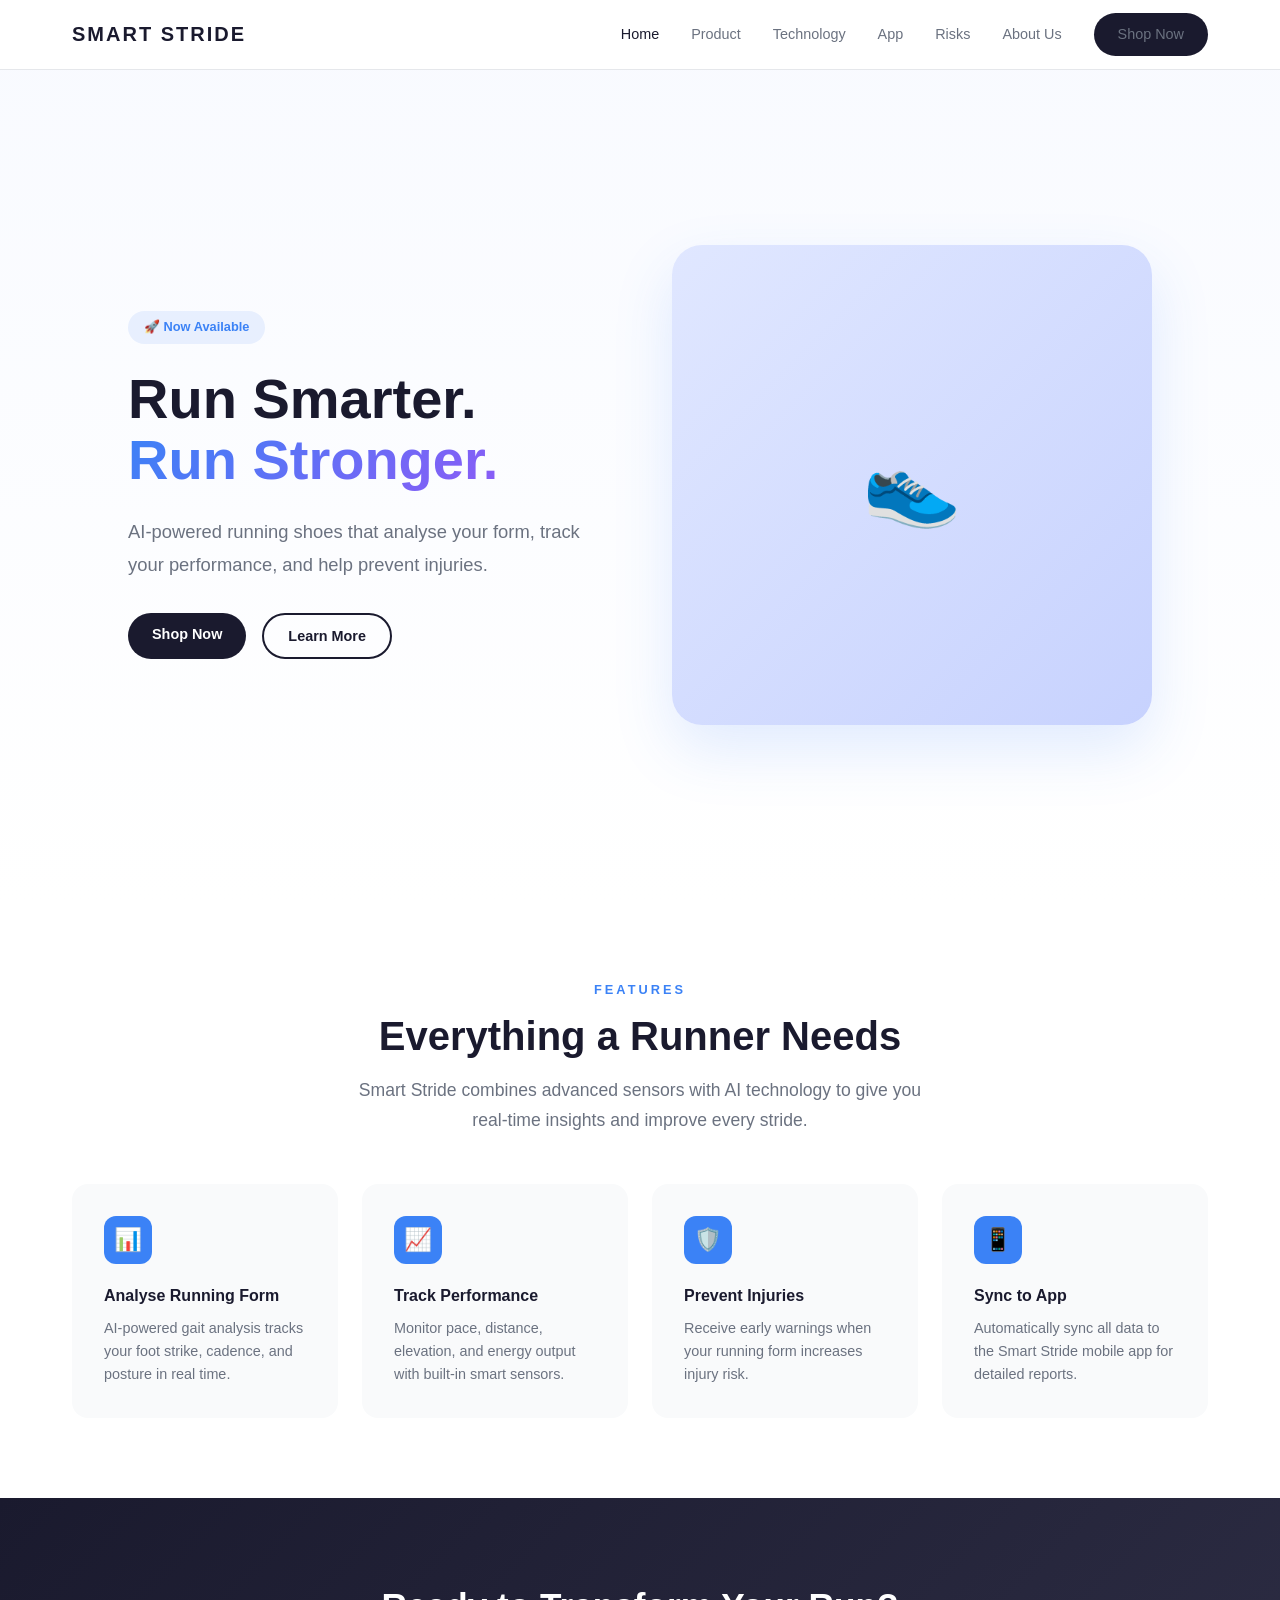
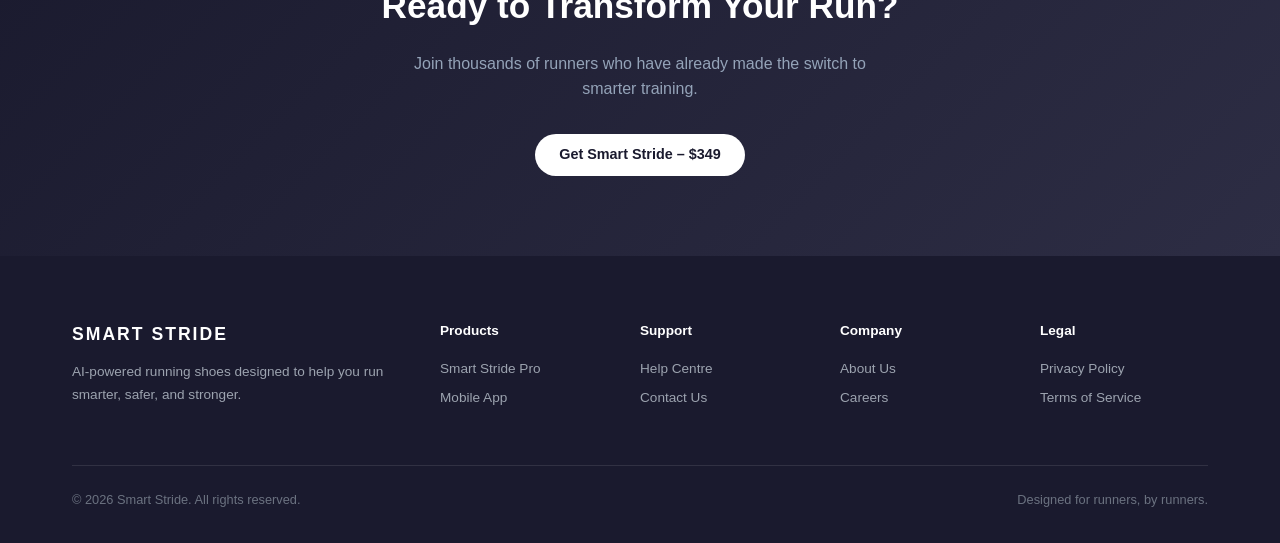
==== index.html @ 5dbf987c "Initial commit: Smart Stride website" ====
<!DOCTYPE html>
<html lang="en">
<head>
  <meta charset="UTF-8">
  <meta name="viewport" content="width=device-width, initial-scale=1.0">
  <title>Smart Stride – AI Running Shoes</title>
  <link rel="stylesheet" href="style.css">
</head>
<body>
  <!-- NAVBAR -->
  <nav class="navbar">
    <div class="container">
      <a href="index.html" class="logo">SMART STRIDE</a>
      <div class="nav-links">
        <a href="index.html" class="active">Home</a>
        <a href="product.html">Product</a>
        <a href="technology.html">Technology</a>
        <a href="app.html">App</a>
        <a href="risks.html">Risks</a>
        <a href="about.html">About Us</a>
        <a href="product.html" class="btn-primary">Shop Now</a>
      </div>
      <button class="hamburger" aria-label="Menu"><span></span><span></span><span></span></button>
    </div>
  </nav>

  <!-- HERO -->
  <section class="hero">
    <div class="container">
      <div class="hero-content">
        <div class="hero-badge">🚀 Now Available</div>
        <h1>Run Smarter.<br><span>Run Stronger.</span></h1>
        <p>AI-powered running shoes that analyse your form, track your performance, and help prevent injuries.</p>
        <div class="hero-buttons">
          <a href="product.html" class="btn-primary">Shop Now</a>
          <a href="technology.html" class="btn-outline">Learn More</a>
        </div>
      </div>
      <div class="hero-image">
        <div class="shoe-placeholder">👟</div>
      </div>
    </div>
  </section>

  <!-- FEATURES -->
  <section class="features">
    <div class="container">
      <div class="text-center">
        <div class="section-label">Features</div>
        <h2 class="section-title">Everything a Runner Needs</h2>
        <p class="section-subtitle mx-auto">Smart Stride combines advanced sensors with AI technology to give you real-time insights and improve every stride.</p>
      </div>
      <div class="features-grid">
        <div class="feature-card">
          <div class="icon">📊</div>
          <h3>Analyse Running Form</h3>
          <p>AI-powered gait analysis tracks your foot strike, cadence, and posture in real time.</p>
        </div>
        <div class="feature-card">
          <div class="icon">📈</div>
          <h3>Track Performance</h3>
          <p>Monitor pace, distance, elevation, and energy output with built-in smart sensors.</p>
        </div>
        <div class="feature-card">
          <div class="icon">🛡️</div>
          <h3>Prevent Injuries</h3>
          <p>Receive early warnings when your running form increases injury risk.</p>
        </div>
        <div class="feature-card">
          <div class="icon">📱</div>
          <h3>Sync to App</h3>
          <p>Automatically sync all data to the Smart Stride mobile app for detailed reports.</p>
        </div>
      </div>
    </div>
  </section>

  <!-- CTA -->
  <section style="padding:5rem 0;background:linear-gradient(135deg,#1a1a2e,#2d2d44);text-align:center;color:#fff">
    <div class="container">
      <h2 style="font-size:2.2rem;font-weight:800;margin-bottom:1rem">Ready to Transform Your Run?</h2>
      <p style="color:#94a3b8;margin-bottom:2rem;max-width:500px;margin-left:auto;margin-right:auto">Join thousands of runners who have already made the switch to smarter training.</p>
      <a href="product.html" class="btn-primary" style="background:#fff;color:#1a1a2e">Get Smart Stride – $349</a>
    </div>
  </section>

  <!-- FOOTER -->
  <footer class="footer">
    <div class="container">
      <div class="footer-grid">
        <div class="footer-brand">
          <h3>SMART STRIDE</h3>
          <p>AI-powered running shoes designed to help you run smarter, safer, and stronger.</p>
        </div>
        <div class="footer-col">
          <h4>Products</h4>
          <a href="product.html">Smart Stride Pro</a>
          <a href="app.html">Mobile App</a>
        </div>
        <div class="footer-col">
          <h4>Support</h4>
          <a href="#">Help Centre</a>
          <a href="app.html">Contact Us</a>
        </div>
        <div class="footer-col">
          <h4>Company</h4>
          <a href="about.html">About Us</a>
          <a href="#">Careers</a>
        </div>
        <div class="footer-col">
          <h4>Legal</h4>
          <a href="risks.html">Privacy Policy</a>
          <a href="risks.html">Terms of Service</a>
        </div>
      </div>
      <div class="footer-bottom">
        <span>&copy; 2026 Smart Stride. All rights reserved.</span>
        <span>Designed for runners, by runners.</span>
      </div>
    </div>
  </footer>

  <script src="script.js"></script>
</body>
</html>
---- style.css ----
/* ========== RESET & BASE ========== */
*{margin:0;padding:0;box-sizing:border-box}
html{scroll-behavior:smooth}
body{font-family:-apple-system,BlinkMacSystemFont,'Segoe UI',Roboto,Helvetica,Arial,sans-serif;color:#1a1a2e;background:#fff;line-height:1.6;-webkit-font-smoothing:antialiased}
a{text-decoration:none;color:inherit}
ul{list-style:none}
img{max-width:100%;display:block}

/* ========== VARIABLES ========== */
:root{
  --black:#1a1a2e;
  --dark:#2d2d44;
  --gray:#6b7280;
  --light-gray:#f3f4f6;
  --lighter-gray:#f9fafb;
  --blue:#3b82f6;
  --blue-dark:#2563eb;
  --orange:#f97316;
  --white:#ffffff;
  --max-width:1200px;
  --nav-height:70px;
}

/* ========== NAVBAR ========== */
.navbar{position:fixed;top:0;left:0;right:0;height:var(--nav-height);background:rgba(255,255,255,0.95);backdrop-filter:blur(20px);border-bottom:1px solid #e5e7eb;z-index:1000;display:flex;align-items:center}
.navbar .container{max-width:var(--max-width);width:100%;margin:0 auto;padding:0 2rem;display:flex;align-items:center;justify-content:space-between}
.logo{font-size:1.25rem;font-weight:800;letter-spacing:2px;color:var(--black)}
.nav-links{display:flex;align-items:center;gap:2rem}
.nav-links a{font-size:0.9rem;font-weight:500;color:var(--gray);transition:color 0.2s}
.nav-links a:hover,.nav-links a.active{color:var(--black)}
.btn-primary{display:inline-block;padding:0.6rem 1.5rem;background:var(--black);color:#fff;border-radius:50px;font-size:0.9rem;font-weight:600;transition:all 0.3s;border:none;cursor:pointer}
.btn-primary:hover{background:var(--blue);transform:translateY(-1px)}
.btn-outline{display:inline-block;padding:0.6rem 1.5rem;border:2px solid var(--black);color:var(--black);border-radius:50px;font-size:0.9rem;font-weight:600;transition:all 0.3s;cursor:pointer;background:transparent}
.btn-outline:hover{background:var(--black);color:#fff}
.hamburger{display:none;flex-direction:column;gap:5px;cursor:pointer;background:none;border:none;padding:5px}
.hamburger span{width:24px;height:2px;background:var(--black);transition:0.3s}

/* ========== COMMON ========== */
.container{max-width:var(--max-width);margin:0 auto;padding:0 2rem}
section{padding:6rem 0}
.section-label{font-size:0.8rem;font-weight:700;letter-spacing:3px;text-transform:uppercase;color:var(--blue);margin-bottom:0.75rem}
.section-title{font-size:2.5rem;font-weight:800;color:var(--black);line-height:1.2;margin-bottom:1rem}
.section-subtitle{font-size:1.1rem;color:var(--gray);max-width:600px;line-height:1.7}
.text-center{text-align:center}
.mx-auto{margin-left:auto;margin-right:auto}

/* ========== HERO ========== */
.hero{padding-top:calc(var(--nav-height) + 4rem);padding-bottom:4rem;min-height:100vh;display:flex;align-items:center;background:linear-gradient(180deg,#f8faff 0%,#fff 100%)}
.hero .container{display:grid;grid-template-columns:1fr 1fr;gap:4rem;align-items:center}
.hero-content .hero-badge{display:inline-block;padding:0.4rem 1rem;background:rgba(59,130,246,0.1);color:var(--blue);border-radius:50px;font-size:0.8rem;font-weight:600;margin-bottom:1.5rem}
.hero-content h1{font-size:3.5rem;font-weight:900;line-height:1.1;color:var(--black);margin-bottom:1.5rem}
.hero-content h1 span{background:linear-gradient(135deg,var(--blue),#8b5cf6);-webkit-background-clip:text;-webkit-text-fill-color:transparent}
.hero-content p{font-size:1.15rem;color:var(--gray);line-height:1.8;margin-bottom:2rem;max-width:480px}
.hero-buttons{display:flex;gap:1rem;flex-wrap:wrap}
.hero-image{position:relative;display:flex;justify-content:center;align-items:center}
.hero-image .shoe-placeholder{width:100%;max-width:500px;aspect-ratio:1;background:linear-gradient(135deg,#e0e7ff,#c7d2fe);border-radius:30px;display:flex;align-items:center;justify-content:center;font-size:5rem;box-shadow:0 25px 60px rgba(59,130,246,0.15)}

/* ========== FEATURES CARDS ========== */
.features{padding:5rem 0;background:#fff}
.features-grid{display:grid;grid-template-columns:repeat(4,1fr);gap:1.5rem;margin-top:3rem}
.feature-card{padding:2rem;border-radius:16px;background:var(--lighter-gray);transition:all 0.3s;cursor:default}
.feature-card:hover{transform:translateY(-4px);box-shadow:0 10px 40px rgba(0,0,0,0.08)}
.feature-card .icon{width:48px;height:48px;border-radius:12px;background:var(--blue);display:flex;align-items:center;justify-content:center;font-size:1.4rem;margin-bottom:1.2rem;color:#fff}
.feature-card h3{font-size:1rem;font-weight:700;margin-bottom:0.5rem;color:var(--black)}
.feature-card p{font-size:0.9rem;color:var(--gray);line-height:1.6}

/* ========== PRODUCT PAGE ========== */
.product-section{padding-top:calc(var(--nav-height) + 4rem);padding-bottom:4rem}
.product-grid{display:grid;grid-template-columns:1fr 1fr;gap:4rem;align-items:start}
.product-images .main-image{width:100%;aspect-ratio:1;background:var(--lighter-gray);border-radius:20px;display:flex;align-items:center;justify-content:center;font-size:6rem;margin-bottom:1rem}
.product-images .thumbnails{display:flex;gap:0.75rem}
.product-images .thumb{width:80px;height:80px;border-radius:12px;background:var(--light-gray);display:flex;align-items:center;justify-content:center;font-size:1.5rem;cursor:pointer;border:2px solid transparent;transition:border-color 0.2s}
.product-images .thumb.active,.product-images .thumb:hover{border-color:var(--black)}
.product-info h1{font-size:2rem;font-weight:800;margin-bottom:0.5rem}
.product-info .price{font-size:2rem;font-weight:800;color:var(--black);margin-bottom:1.5rem}
.product-info .price .old{font-size:1.1rem;color:var(--gray);text-decoration:line-through;margin-left:0.5rem;font-weight:400}
.option-group{margin-bottom:1.5rem}
.option-group label{display:block;font-size:0.85rem;font-weight:600;color:var(--dark);margin-bottom:0.5rem}
.color-options{display:flex;gap:0.75rem}
.color-btn{width:40px;height:40px;border-radius:50%;border:3px solid transparent;cursor:pointer;transition:all 0.2s}
.color-btn.active{border-color:var(--blue);box-shadow:0 0 0 2px #fff,0 0 0 4px var(--blue)}
.color-btn.black{background:#1a1a2e}
.color-btn.orange{background:#f97316}
.size-grid{display:grid;grid-template-columns:repeat(5,1fr);gap:0.5rem}
.size-btn{padding:0.6rem;border:2px solid #e5e7eb;border-radius:8px;background:#fff;cursor:pointer;font-size:0.85rem;font-weight:500;text-align:center;transition:all 0.2s}
.size-btn:hover,.size-btn.active{border-color:var(--black);background:var(--black);color:#fff}
.quantity-row{display:flex;align-items:center;gap:1rem;margin-bottom:1.5rem}
.qty-control{display:flex;align-items:center;border:2px solid #e5e7eb;border-radius:8px;overflow:hidden}
.qty-control button{width:40px;height:40px;border:none;background:#fff;cursor:pointer;font-size:1.1rem;font-weight:600}
.qty-control button:hover{background:var(--light-gray)}
.qty-control span{width:50px;text-align:center;font-weight:600}
.action-buttons{display:flex;gap:1rem;margin-bottom:2rem}
.action-buttons .btn-primary,.action-buttons .btn-outline{flex:1;text-align:center;padding:0.9rem}
.product-features{display:flex;flex-direction:column;gap:0.75rem;margin-top:1rem}
.product-features li{display:flex;align-items:center;gap:0.75rem;font-size:0.9rem;color:var(--dark)}
.product-features li::before{content:"✓";display:flex;align-items:center;justify-content:center;width:22px;height:22px;border-radius:50%;background:rgba(59,130,246,0.1);color:var(--blue);font-size:0.75rem;font-weight:700;flex-shrink:0}
.shipping-cards{display:grid;grid-template-columns:repeat(4,1fr);gap:1rem;margin-top:3rem;padding-top:3rem;border-top:1px solid #e5e7eb}
.ship-card{text-align:center;padding:1.5rem 1rem;border-radius:12px;background:var(--lighter-gray)}
.ship-card .icon{font-size:1.5rem;margin-bottom:0.5rem}
.ship-card h4{font-size:0.85rem;font-weight:700;margin-bottom:0.3rem}
.ship-card p{font-size:0.8rem;color:var(--gray)}

/* ========== TECH PAGE ========== */
.tech-hero{padding-top:calc(var(--nav-height) + 4rem);padding-bottom:4rem;background:linear-gradient(180deg,#0f172a,#1e293b);color:#fff}
.tech-hero .section-title{color:#fff}
.tech-hero .section-subtitle{color:#94a3b8}
.tech-visual{position:relative;margin:4rem auto;max-width:700px;aspect-ratio:1.4;background:rgba(255,255,255,0.05);border-radius:24px;border:1px solid rgba(255,255,255,0.1);display:flex;align-items:center;justify-content:center}
.tech-visual .shoe-center{font-size:6rem}
.tech-label{position:absolute;padding:0.6rem 1rem;background:rgba(255,255,255,0.1);backdrop-filter:blur(10px);border-radius:10px;font-size:0.8rem;font-weight:600;border:1px solid rgba(255,255,255,0.15)}
.tech-label:nth-child(2){top:10%;left:5%}
.tech-label:nth-child(3){top:10%;right:5%}
.tech-label:nth-child(4){bottom:30%;left:5%}
.tech-label:nth-child(5){bottom:10%;right:10%}
.tech-label:nth-child(6){bottom:10%;left:15%}
.steps-section{padding:5rem 0;background:#fff}
.steps-grid{display:grid;grid-template-columns:repeat(3,1fr);gap:2rem;margin-top:3rem}
.step-card{padding:2.5rem 2rem;border-radius:16px;background:var(--lighter-gray);text-align:center;position:relative}
.step-card .step-num{width:48px;height:48px;border-radius:50%;background:var(--blue);color:#fff;display:flex;align-items:center;justify-content:center;font-size:1.1rem;font-weight:800;margin:0 auto 1.2rem}
.step-card h3{font-size:1.1rem;font-weight:700;margin-bottom:0.5rem}
.step-card p{font-size:0.9rem;color:var(--gray);line-height:1.6}
.step-connector{display:none}

/* ========== APP PAGE ========== */
.app-hero{padding-top:calc(var(--nav-height) + 4rem);padding-bottom:4rem;background:linear-gradient(135deg,#eff6ff,#f0f9ff)}
.app-hero .container{display:grid;grid-template-columns:1fr 1fr;gap:4rem;align-items:center}
.app-mockup{width:280px;height:560px;background:#1a1a2e;border-radius:40px;padding:12px;margin:0 auto;box-shadow:0 25px 60px rgba(0,0,0,0.2)}
.app-mockup .screen{width:100%;height:100%;background:linear-gradient(180deg,#1e3a5f,#0f172a);border-radius:30px;display:flex;flex-direction:column;align-items:center;justify-content:center;color:#fff;padding:2rem}
.app-mockup .screen .status-bar{width:100%;display:flex;justify-content:space-between;font-size:0.65rem;margin-bottom:2rem;opacity:0.6}
.app-mockup .screen .app-logo{font-size:3rem;margin-bottom:1rem}
.app-mockup .screen h3{font-size:1.1rem;font-weight:700;margin-bottom:0.5rem}
.app-mockup .screen p{font-size:0.75rem;color:#94a3b8;text-align:center}
.app-features{padding:5rem 0}
.app-cards{display:grid;grid-template-columns:repeat(2,1fr);gap:1.5rem;margin-top:3rem}
.app-card{padding:2rem;border-radius:16px;background:#fff;border:1px solid #e5e7eb;transition:all 0.3s}
.app-card:hover{box-shadow:0 10px 40px rgba(0,0,0,0.06);transform:translateY(-2px)}
.app-card .icon{width:48px;height:48px;border-radius:12px;display:flex;align-items:center;justify-content:center;font-size:1.3rem;margin-bottom:1rem}
.app-card .icon.blue{background:rgba(59,130,246,0.1);color:var(--blue)}
.app-card .icon.orange{background:rgba(249,115,22,0.1);color:var(--orange)}
.app-card .icon.green{background:rgba(34,197,94,0.1);color:#22c55e}
.app-card .icon.purple{background:rgba(139,92,246,0.1);color:#8b5cf6}
.app-card h3{font-size:1.05rem;font-weight:700;margin-bottom:0.4rem}
.app-card p{font-size:0.9rem;color:var(--gray);line-height:1.6}
.ecom-flow{padding:4rem 0 5rem}
.flow-steps{display:flex;align-items:center;justify-content:center;gap:0;flex-wrap:wrap;margin-top:2rem}
.flow-step{display:flex;flex-direction:column;align-items:center;gap:0.5rem;padding:1.5rem;min-width:140px}
.flow-step .num{width:48px;height:48px;border-radius:50%;background:var(--black);color:#fff;display:flex;align-items:center;justify-content:center;font-weight:700;font-size:0.9rem}
.flow-step h4{font-size:0.85rem;font-weight:700}
.flow-step p{font-size:0.75rem;color:var(--gray);text-align:center}
.flow-arrow{font-size:1.5rem;color:var(--blue);margin-top:-1.5rem}

/* ========== RISKS PAGE ========== */
.risks-hero{padding-top:calc(var(--nav-height) + 4rem);padding-bottom:3rem}
.risks-grid{display:grid;grid-template-columns:repeat(3,1fr);gap:1.5rem;margin-top:3rem}
.risk-card{padding:2rem;border-radius:16px;background:#fff;border:1px solid #e5e7eb;transition:all 0.3s}
.risk-card:hover{box-shadow:0 10px 40px rgba(0,0,0,0.06);transform:translateY(-2px)}
.risk-card .icon{width:48px;height:48px;border-radius:12px;background:rgba(239,68,68,0.1);color:#ef4444;display:flex;align-items:center;justify-content:center;font-size:1.3rem;margin-bottom:1rem}
.risk-card h3{font-size:1rem;font-weight:700;margin-bottom:0.4rem}
.risk-card p{font-size:0.9rem;color:var(--gray);line-height:1.6}
.safeguards{padding:4rem 0;background:var(--lighter-gray)}
.safeguard-list{display:grid;grid-template-columns:repeat(2,1fr);gap:1rem;margin-top:2rem}
.safeguard-item{display:flex;align-items:center;gap:1rem;padding:1.2rem 1.5rem;background:#fff;border-radius:12px;border:1px solid #e5e7eb}
.safeguard-item .check{width:36px;height:36px;border-radius:50%;background:rgba(34,197,94,0.1);color:#22c55e;display:flex;align-items:center;justify-content:center;font-weight:700;flex-shrink:0}
.safeguard-item span{font-size:0.9rem;font-weight:500}

/* ========== ABOUT PAGE ========== */
.about-hero{padding-top:calc(var(--nav-height) + 4rem);padding-bottom:4rem;background:linear-gradient(180deg,#f8faff,#fff)}
.about-mission{max-width:700px;margin:0 auto;text-align:center}
.about-mission p{font-size:1.15rem;color:var(--gray);line-height:1.8;margin-top:1.5rem}
.values-grid{display:grid;grid-template-columns:repeat(3,1fr);gap:1.5rem;margin-top:3rem}
.value-card{padding:2.5rem 2rem;border-radius:16px;background:#fff;border:1px solid #e5e7eb;text-align:center;transition:all 0.3s}
.value-card:hover{box-shadow:0 10px 40px rgba(0,0,0,0.06);transform:translateY(-2px)}
.value-card .icon{width:56px;height:56px;border-radius:16px;display:flex;align-items:center;justify-content:center;font-size:1.5rem;margin:0 auto 1.2rem}
.value-card .icon.blue{background:rgba(59,130,246,0.1);color:var(--blue)}
.value-card .icon.orange{background:rgba(249,115,22,0.1);color:var(--orange)}
.value-card .icon.purple{background:rgba(139,92,246,0.1);color:#8b5cf6}
.value-card h3{font-size:1.1rem;font-weight:700;margin-bottom:0.5rem}
.value-card p{font-size:0.9rem;color:var(--gray);line-height:1.6}

/* ========== FOOTER ========== */
.footer{background:var(--black);color:#fff;padding:4rem 0 2rem}
.footer-grid{display:grid;grid-template-columns:2fr 1fr 1fr 1fr 1fr;gap:2rem;margin-bottom:3rem}
.footer-brand h3{font-size:1.1rem;font-weight:800;letter-spacing:2px;margin-bottom:0.75rem}
.footer-brand p{font-size:0.85rem;color:#9ca3af;line-height:1.7}
.footer-col h4{font-size:0.85rem;font-weight:700;margin-bottom:1rem;color:#fff}
.footer-col a{display:block;font-size:0.85rem;color:#9ca3af;margin-bottom:0.5rem;transition:color 0.2s}
.footer-col a:hover{color:#fff}
.footer-bottom{border-top:1px solid rgba(255,255,255,0.1);padding-top:1.5rem;display:flex;justify-content:space-between;align-items:center;font-size:0.8rem;color:#6b7280}

/* ========== RESPONSIVE ========== */
@media(max-width:1024px){
  .hero .container{grid-template-columns:1fr;text-align:center}
  .hero-content p{margin-left:auto;margin-right:auto}
  .hero-buttons{justify-content:center}
  .hero-image{order:-1}
  .hero-image .shoe-placeholder{max-width:350px}
  .features-grid{grid-template-columns:repeat(2,1fr)}
  .product-grid{grid-template-columns:1fr}
  .shipping-cards{grid-template-columns:repeat(2,1fr)}
  .app-hero .container{grid-template-columns:1fr;text-align:center}
  .app-mockup{margin:2rem auto}
  .footer-grid{grid-template-columns:repeat(2,1fr)}
}
@media(max-width:768px){
  .nav-links{display:none;position:fixed;top:var(--nav-height);left:0;right:0;background:#fff;flex-direction:column;padding:2rem;gap:1.5rem;border-bottom:1px solid #e5e7eb;box-shadow:0 10px 30px rgba(0,0,0,0.1)}
  .nav-links.open{display:flex}
  .hamburger{display:flex}
  .hero-content h1{font-size:2.5rem}
  .section-title{font-size:2rem}
  .features-grid,.steps-grid,.risks-grid,.values-grid,.app-cards,.safeguard-list{grid-template-columns:1fr}
  .shipping-cards{grid-template-columns:1fr 1fr}
  .flow-steps{flex-direction:column}
  .flow-arrow{transform:rotate(90deg)}
  .footer-grid{grid-template-columns:1fr}
  .footer-bottom{flex-direction:column;gap:0.5rem;text-align:center}
  section{padding:4rem 0}
}
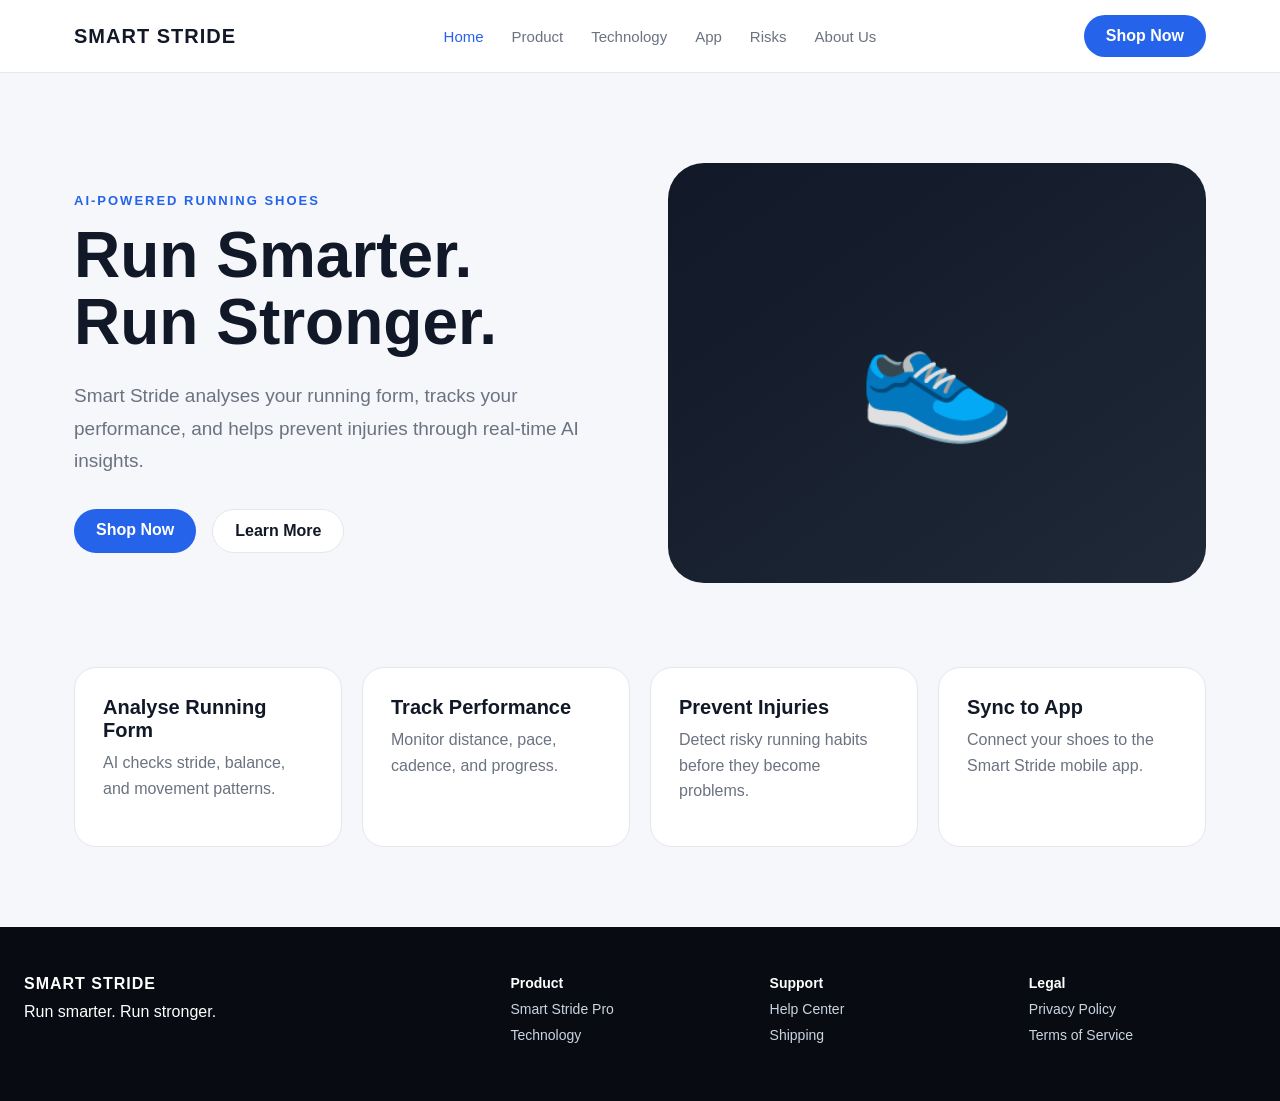
==== commit cae95c18: "Rewrite: clean professional style matching reference design" ====
--- a/index.html
+++ b/index.html
@@ -1,125 +1,90 @@
 <!DOCTYPE html>
 <html lang="en">
 <head>
-  <meta charset="UTF-8">
-  <meta name="viewport" content="width=device-width, initial-scale=1.0">
-  <title>Smart Stride – AI Running Shoes</title>
-  <link rel="stylesheet" href="style.css">
+  <meta charset="UTF-8" />
+  <meta name="viewport" content="width=device-width, initial-scale=1.0" />
+  <title>Smart Stride | AI Running Shoes</title>
+  <link rel="stylesheet" href="style.css" />
 </head>
 <body>
-  <!-- NAVBAR -->
+
+<header class="site-header">
   <nav class="navbar">
-    <div class="container">
-      <a href="index.html" class="logo">SMART STRIDE</a>
-      <div class="nav-links">
-        <a href="index.html" class="active">Home</a>
-        <a href="product.html">Product</a>
-        <a href="technology.html">Technology</a>
-        <a href="app.html">App</a>
-        <a href="risks.html">Risks</a>
-        <a href="about.html">About Us</a>
-        <a href="product.html" class="btn-primary">Shop Now</a>
+    <a href="index.html" class="logo">SMART STRIDE</a>
+    <div class="nav-links">
+      <a href="index.html" class="active">Home</a>
+      <a href="product.html">Product</a>
+      <a href="technology.html">Technology</a>
+      <a href="app.html">App</a>
+      <a href="risks.html">Risks</a>
+      <a href="about.html">About Us</a>
+    </div>
+    <a href="product.html" class="nav-button">Shop Now</a>
+    <button class="hamburger" aria-label="Menu"><span></span><span></span><span></span></button>
+  </nav>
+</header>
+
+<main>
+  <section class="hero">
+    <div class="hero-text">
+      <p class="eyebrow">AI-Powered Running Shoes</p>
+      <h1>Run Smarter.<br>Run Stronger.</h1>
+      <p class="hero-description">
+        Smart Stride analyses your running form, tracks your performance,
+        and helps prevent injuries through real-time AI insights.
+      </p>
+      <div class="hero-actions">
+        <a href="product.html" class="primary-button">Shop Now</a>
+        <a href="technology.html" class="secondary-button">Learn More</a>
       </div>
-      <button class="hamburger" aria-label="Menu"><span></span><span></span><span></span></button>
     </div>
-  </nav>
-
-  <!-- HERO -->
-  <section class="hero">
-    <div class="container">
-      <div class="hero-content">
-        <div class="hero-badge">🚀 Now Available</div>
-        <h1>Run Smarter.<br><span>Run Stronger.</span></h1>
-        <p>AI-powered running shoes that analyse your form, track your performance, and help prevent injuries.</p>
-        <div class="hero-buttons">
-          <a href="product.html" class="btn-primary">Shop Now</a>
-          <a href="technology.html" class="btn-outline">Learn More</a>
-        </div>
-      </div>
-      <div class="hero-image">
-        <div class="shoe-placeholder">👟</div>
-      </div>
+    <div class="hero-image">
+      <div class="shoe-placeholder">👟</div>
     </div>
   </section>
 
-  <!-- FEATURES -->
-  <section class="features">
-    <div class="container">
-      <div class="text-center">
-        <div class="section-label">Features</div>
-        <h2 class="section-title">Everything a Runner Needs</h2>
-        <p class="section-subtitle mx-auto">Smart Stride combines advanced sensors with AI technology to give you real-time insights and improve every stride.</p>
-      </div>
-      <div class="features-grid">
-        <div class="feature-card">
-          <div class="icon">📊</div>
-          <h3>Analyse Running Form</h3>
-          <p>AI-powered gait analysis tracks your foot strike, cadence, and posture in real time.</p>
-        </div>
-        <div class="feature-card">
-          <div class="icon">📈</div>
-          <h3>Track Performance</h3>
-          <p>Monitor pace, distance, elevation, and energy output with built-in smart sensors.</p>
-        </div>
-        <div class="feature-card">
-          <div class="icon">🛡️</div>
-          <h3>Prevent Injuries</h3>
-          <p>Receive early warnings when your running form increases injury risk.</p>
-        </div>
-        <div class="feature-card">
-          <div class="icon">📱</div>
-          <h3>Sync to App</h3>
-          <p>Automatically sync all data to the Smart Stride mobile app for detailed reports.</p>
-        </div>
-      </div>
-    </div>
+  <section class="feature-grid">
+    <article class="feature-card">
+      <h3>Analyse Running Form</h3>
+      <p>AI checks stride, balance, and movement patterns.</p>
+    </article>
+    <article class="feature-card">
+      <h3>Track Performance</h3>
+      <p>Monitor distance, pace, cadence, and progress.</p>
+    </article>
+    <article class="feature-card">
+      <h3>Prevent Injuries</h3>
+      <p>Detect risky running habits before they become problems.</p>
+    </article>
+    <article class="feature-card">
+      <h3>Sync to App</h3>
+      <p>Connect your shoes to the Smart Stride mobile app.</p>
+    </article>
   </section>
+</main>
 
-  <!-- CTA -->
-  <section style="padding:5rem 0;background:linear-gradient(135deg,#1a1a2e,#2d2d44);text-align:center;color:#fff">
-    <div class="container">
-      <h2 style="font-size:2.2rem;font-weight:800;margin-bottom:1rem">Ready to Transform Your Run?</h2>
-      <p style="color:#94a3b8;margin-bottom:2rem;max-width:500px;margin-left:auto;margin-right:auto">Join thousands of runners who have already made the switch to smarter training.</p>
-      <a href="product.html" class="btn-primary" style="background:#fff;color:#1a1a2e">Get Smart Stride – $349</a>
-    </div>
-  </section>
+<footer class="site-footer">
+  <div>
+    <h3>SMART STRIDE</h3>
+    <p>Run smarter. Run stronger.</p>
+  </div>
+  <div>
+    <h4>Product</h4>
+    <a href="product.html">Smart Stride Pro</a>
+    <a href="technology.html">Technology</a>
+  </div>
+  <div>
+    <h4>Support</h4>
+    <a href="#">Help Center</a>
+    <a href="#">Shipping</a>
+  </div>
+  <div>
+    <h4>Legal</h4>
+    <a href="risks.html">Privacy Policy</a>
+    <a href="#">Terms of Service</a>
+  </div>
+</footer>
 
-  <!-- FOOTER -->
-  <footer class="footer">
-    <div class="container">
-      <div class="footer-grid">
-        <div class="footer-brand">
-          <h3>SMART STRIDE</h3>
-          <p>AI-powered running shoes designed to help you run smarter, safer, and stronger.</p>
-        </div>
-        <div class="footer-col">
-          <h4>Products</h4>
-          <a href="product.html">Smart Stride Pro</a>
-          <a href="app.html">Mobile App</a>
-        </div>
-        <div class="footer-col">
-          <h4>Support</h4>
-          <a href="#">Help Centre</a>
-          <a href="app.html">Contact Us</a>
-        </div>
-        <div class="footer-col">
-          <h4>Company</h4>
-          <a href="about.html">About Us</a>
-          <a href="#">Careers</a>
-        </div>
-        <div class="footer-col">
-          <h4>Legal</h4>
-          <a href="risks.html">Privacy Policy</a>
-          <a href="risks.html">Terms of Service</a>
-        </div>
-      </div>
-      <div class="footer-bottom">
-        <span>&copy; 2026 Smart Stride. All rights reserved.</span>
-        <span>Designed for runners, by runners.</span>
-      </div>
-    </div>
-  </footer>
-
-  <script src="script.js"></script>
+<script src="script.js"></script>
 </body>
 </html>
--- a/style.css
+++ b/style.css
@@ -1,216 +1,795 @@
-/* ========== RESET & BASE ========== */
-*{margin:0;padding:0;box-sizing:border-box}
-html{scroll-behavior:smooth}
-body{font-family:-apple-system,BlinkMacSystemFont,'Segoe UI',Roboto,Helvetica,Arial,sans-serif;color:#1a1a2e;background:#fff;line-height:1.6;-webkit-font-smoothing:antialiased}
-a{text-decoration:none;color:inherit}
-ul{list-style:none}
-img{max-width:100%;display:block}
-
-/* ========== VARIABLES ========== */
-:root{
-  --black:#1a1a2e;
-  --dark:#2d2d44;
-  --gray:#6b7280;
-  --light-gray:#f3f4f6;
-  --lighter-gray:#f9fafb;
-  --blue:#3b82f6;
-  --blue-dark:#2563eb;
-  --orange:#f97316;
-  --white:#ffffff;
-  --max-width:1200px;
-  --nav-height:70px;
-}
-
-/* ========== NAVBAR ========== */
-.navbar{position:fixed;top:0;left:0;right:0;height:var(--nav-height);background:rgba(255,255,255,0.95);backdrop-filter:blur(20px);border-bottom:1px solid #e5e7eb;z-index:1000;display:flex;align-items:center}
-.navbar .container{max-width:var(--max-width);width:100%;margin:0 auto;padding:0 2rem;display:flex;align-items:center;justify-content:space-between}
-.logo{font-size:1.25rem;font-weight:800;letter-spacing:2px;color:var(--black)}
-.nav-links{display:flex;align-items:center;gap:2rem}
-.nav-links a{font-size:0.9rem;font-weight:500;color:var(--gray);transition:color 0.2s}
-.nav-links a:hover,.nav-links a.active{color:var(--black)}
-.btn-primary{display:inline-block;padding:0.6rem 1.5rem;background:var(--black);color:#fff;border-radius:50px;font-size:0.9rem;font-weight:600;transition:all 0.3s;border:none;cursor:pointer}
-.btn-primary:hover{background:var(--blue);transform:translateY(-1px)}
-.btn-outline{display:inline-block;padding:0.6rem 1.5rem;border:2px solid var(--black);color:var(--black);border-radius:50px;font-size:0.9rem;font-weight:600;transition:all 0.3s;cursor:pointer;background:transparent}
-.btn-outline:hover{background:var(--black);color:#fff}
-.hamburger{display:none;flex-direction:column;gap:5px;cursor:pointer;background:none;border:none;padding:5px}
-.hamburger span{width:24px;height:2px;background:var(--black);transition:0.3s}
-
-/* ========== COMMON ========== */
-.container{max-width:var(--max-width);margin:0 auto;padding:0 2rem}
-section{padding:6rem 0}
-.section-label{font-size:0.8rem;font-weight:700;letter-spacing:3px;text-transform:uppercase;color:var(--blue);margin-bottom:0.75rem}
-.section-title{font-size:2.5rem;font-weight:800;color:var(--black);line-height:1.2;margin-bottom:1rem}
-.section-subtitle{font-size:1.1rem;color:var(--gray);max-width:600px;line-height:1.7}
-.text-center{text-align:center}
-.mx-auto{margin-left:auto;margin-right:auto}
-
-/* ========== HERO ========== */
-.hero{padding-top:calc(var(--nav-height) + 4rem);padding-bottom:4rem;min-height:100vh;display:flex;align-items:center;background:linear-gradient(180deg,#f8faff 0%,#fff 100%)}
-.hero .container{display:grid;grid-template-columns:1fr 1fr;gap:4rem;align-items:center}
-.hero-content .hero-badge{display:inline-block;padding:0.4rem 1rem;background:rgba(59,130,246,0.1);color:var(--blue);border-radius:50px;font-size:0.8rem;font-weight:600;margin-bottom:1.5rem}
-.hero-content h1{font-size:3.5rem;font-weight:900;line-height:1.1;color:var(--black);margin-bottom:1.5rem}
-.hero-content h1 span{background:linear-gradient(135deg,var(--blue),#8b5cf6);-webkit-background-clip:text;-webkit-text-fill-color:transparent}
-.hero-content p{font-size:1.15rem;color:var(--gray);line-height:1.8;margin-bottom:2rem;max-width:480px}
-.hero-buttons{display:flex;gap:1rem;flex-wrap:wrap}
-.hero-image{position:relative;display:flex;justify-content:center;align-items:center}
-.hero-image .shoe-placeholder{width:100%;max-width:500px;aspect-ratio:1;background:linear-gradient(135deg,#e0e7ff,#c7d2fe);border-radius:30px;display:flex;align-items:center;justify-content:center;font-size:5rem;box-shadow:0 25px 60px rgba(59,130,246,0.15)}
-
-/* ========== FEATURES CARDS ========== */
-.features{padding:5rem 0;background:#fff}
-.features-grid{display:grid;grid-template-columns:repeat(4,1fr);gap:1.5rem;margin-top:3rem}
-.feature-card{padding:2rem;border-radius:16px;background:var(--lighter-gray);transition:all 0.3s;cursor:default}
-.feature-card:hover{transform:translateY(-4px);box-shadow:0 10px 40px rgba(0,0,0,0.08)}
-.feature-card .icon{width:48px;height:48px;border-radius:12px;background:var(--blue);display:flex;align-items:center;justify-content:center;font-size:1.4rem;margin-bottom:1.2rem;color:#fff}
-.feature-card h3{font-size:1rem;font-weight:700;margin-bottom:0.5rem;color:var(--black)}
-.feature-card p{font-size:0.9rem;color:var(--gray);line-height:1.6}
-
-/* ========== PRODUCT PAGE ========== */
-.product-section{padding-top:calc(var(--nav-height) + 4rem);padding-bottom:4rem}
-.product-grid{display:grid;grid-template-columns:1fr 1fr;gap:4rem;align-items:start}
-.product-images .main-image{width:100%;aspect-ratio:1;background:var(--lighter-gray);border-radius:20px;display:flex;align-items:center;justify-content:center;font-size:6rem;margin-bottom:1rem}
-.product-images .thumbnails{display:flex;gap:0.75rem}
-.product-images .thumb{width:80px;height:80px;border-radius:12px;background:var(--light-gray);display:flex;align-items:center;justify-content:center;font-size:1.5rem;cursor:pointer;border:2px solid transparent;transition:border-color 0.2s}
-.product-images .thumb.active,.product-images .thumb:hover{border-color:var(--black)}
-.product-info h1{font-size:2rem;font-weight:800;margin-bottom:0.5rem}
-.product-info .price{font-size:2rem;font-weight:800;color:var(--black);margin-bottom:1.5rem}
-.product-info .price .old{font-size:1.1rem;color:var(--gray);text-decoration:line-through;margin-left:0.5rem;font-weight:400}
-.option-group{margin-bottom:1.5rem}
-.option-group label{display:block;font-size:0.85rem;font-weight:600;color:var(--dark);margin-bottom:0.5rem}
-.color-options{display:flex;gap:0.75rem}
-.color-btn{width:40px;height:40px;border-radius:50%;border:3px solid transparent;cursor:pointer;transition:all 0.2s}
-.color-btn.active{border-color:var(--blue);box-shadow:0 0 0 2px #fff,0 0 0 4px var(--blue)}
-.color-btn.black{background:#1a1a2e}
-.color-btn.orange{background:#f97316}
-.size-grid{display:grid;grid-template-columns:repeat(5,1fr);gap:0.5rem}
-.size-btn{padding:0.6rem;border:2px solid #e5e7eb;border-radius:8px;background:#fff;cursor:pointer;font-size:0.85rem;font-weight:500;text-align:center;transition:all 0.2s}
-.size-btn:hover,.size-btn.active{border-color:var(--black);background:var(--black);color:#fff}
-.quantity-row{display:flex;align-items:center;gap:1rem;margin-bottom:1.5rem}
-.qty-control{display:flex;align-items:center;border:2px solid #e5e7eb;border-radius:8px;overflow:hidden}
-.qty-control button{width:40px;height:40px;border:none;background:#fff;cursor:pointer;font-size:1.1rem;font-weight:600}
-.qty-control button:hover{background:var(--light-gray)}
-.qty-control span{width:50px;text-align:center;font-weight:600}
-.action-buttons{display:flex;gap:1rem;margin-bottom:2rem}
-.action-buttons .btn-primary,.action-buttons .btn-outline{flex:1;text-align:center;padding:0.9rem}
-.product-features{display:flex;flex-direction:column;gap:0.75rem;margin-top:1rem}
-.product-features li{display:flex;align-items:center;gap:0.75rem;font-size:0.9rem;color:var(--dark)}
-.product-features li::before{content:"✓";display:flex;align-items:center;justify-content:center;width:22px;height:22px;border-radius:50%;background:rgba(59,130,246,0.1);color:var(--blue);font-size:0.75rem;font-weight:700;flex-shrink:0}
-.shipping-cards{display:grid;grid-template-columns:repeat(4,1fr);gap:1rem;margin-top:3rem;padding-top:3rem;border-top:1px solid #e5e7eb}
-.ship-card{text-align:center;padding:1.5rem 1rem;border-radius:12px;background:var(--lighter-gray)}
-.ship-card .icon{font-size:1.5rem;margin-bottom:0.5rem}
-.ship-card h4{font-size:0.85rem;font-weight:700;margin-bottom:0.3rem}
-.ship-card p{font-size:0.8rem;color:var(--gray)}
-
-/* ========== TECH PAGE ========== */
-.tech-hero{padding-top:calc(var(--nav-height) + 4rem);padding-bottom:4rem;background:linear-gradient(180deg,#0f172a,#1e293b);color:#fff}
-.tech-hero .section-title{color:#fff}
-.tech-hero .section-subtitle{color:#94a3b8}
-.tech-visual{position:relative;margin:4rem auto;max-width:700px;aspect-ratio:1.4;background:rgba(255,255,255,0.05);border-radius:24px;border:1px solid rgba(255,255,255,0.1);display:flex;align-items:center;justify-content:center}
-.tech-visual .shoe-center{font-size:6rem}
-.tech-label{position:absolute;padding:0.6rem 1rem;background:rgba(255,255,255,0.1);backdrop-filter:blur(10px);border-radius:10px;font-size:0.8rem;font-weight:600;border:1px solid rgba(255,255,255,0.15)}
-.tech-label:nth-child(2){top:10%;left:5%}
-.tech-label:nth-child(3){top:10%;right:5%}
-.tech-label:nth-child(4){bottom:30%;left:5%}
-.tech-label:nth-child(5){bottom:10%;right:10%}
-.tech-label:nth-child(6){bottom:10%;left:15%}
-.steps-section{padding:5rem 0;background:#fff}
-.steps-grid{display:grid;grid-template-columns:repeat(3,1fr);gap:2rem;margin-top:3rem}
-.step-card{padding:2.5rem 2rem;border-radius:16px;background:var(--lighter-gray);text-align:center;position:relative}
-.step-card .step-num{width:48px;height:48px;border-radius:50%;background:var(--blue);color:#fff;display:flex;align-items:center;justify-content:center;font-size:1.1rem;font-weight:800;margin:0 auto 1.2rem}
-.step-card h3{font-size:1.1rem;font-weight:700;margin-bottom:0.5rem}
-.step-card p{font-size:0.9rem;color:var(--gray);line-height:1.6}
-.step-connector{display:none}
-
-/* ========== APP PAGE ========== */
-.app-hero{padding-top:calc(var(--nav-height) + 4rem);padding-bottom:4rem;background:linear-gradient(135deg,#eff6ff,#f0f9ff)}
-.app-hero .container{display:grid;grid-template-columns:1fr 1fr;gap:4rem;align-items:center}
-.app-mockup{width:280px;height:560px;background:#1a1a2e;border-radius:40px;padding:12px;margin:0 auto;box-shadow:0 25px 60px rgba(0,0,0,0.2)}
-.app-mockup .screen{width:100%;height:100%;background:linear-gradient(180deg,#1e3a5f,#0f172a);border-radius:30px;display:flex;flex-direction:column;align-items:center;justify-content:center;color:#fff;padding:2rem}
-.app-mockup .screen .status-bar{width:100%;display:flex;justify-content:space-between;font-size:0.65rem;margin-bottom:2rem;opacity:0.6}
-.app-mockup .screen .app-logo{font-size:3rem;margin-bottom:1rem}
-.app-mockup .screen h3{font-size:1.1rem;font-weight:700;margin-bottom:0.5rem}
-.app-mockup .screen p{font-size:0.75rem;color:#94a3b8;text-align:center}
-.app-features{padding:5rem 0}
-.app-cards{display:grid;grid-template-columns:repeat(2,1fr);gap:1.5rem;margin-top:3rem}
-.app-card{padding:2rem;border-radius:16px;background:#fff;border:1px solid #e5e7eb;transition:all 0.3s}
-.app-card:hover{box-shadow:0 10px 40px rgba(0,0,0,0.06);transform:translateY(-2px)}
-.app-card .icon{width:48px;height:48px;border-radius:12px;display:flex;align-items:center;justify-content:center;font-size:1.3rem;margin-bottom:1rem}
-.app-card .icon.blue{background:rgba(59,130,246,0.1);color:var(--blue)}
-.app-card .icon.orange{background:rgba(249,115,22,0.1);color:var(--orange)}
-.app-card .icon.green{background:rgba(34,197,94,0.1);color:#22c55e}
-.app-card .icon.purple{background:rgba(139,92,246,0.1);color:#8b5cf6}
-.app-card h3{font-size:1.05rem;font-weight:700;margin-bottom:0.4rem}
-.app-card p{font-size:0.9rem;color:var(--gray);line-height:1.6}
-.ecom-flow{padding:4rem 0 5rem}
-.flow-steps{display:flex;align-items:center;justify-content:center;gap:0;flex-wrap:wrap;margin-top:2rem}
-.flow-step{display:flex;flex-direction:column;align-items:center;gap:0.5rem;padding:1.5rem;min-width:140px}
-.flow-step .num{width:48px;height:48px;border-radius:50%;background:var(--black);color:#fff;display:flex;align-items:center;justify-content:center;font-weight:700;font-size:0.9rem}
-.flow-step h4{font-size:0.85rem;font-weight:700}
-.flow-step p{font-size:0.75rem;color:var(--gray);text-align:center}
-.flow-arrow{font-size:1.5rem;color:var(--blue);margin-top:-1.5rem}
-
-/* ========== RISKS PAGE ========== */
-.risks-hero{padding-top:calc(var(--nav-height) + 4rem);padding-bottom:3rem}
-.risks-grid{display:grid;grid-template-columns:repeat(3,1fr);gap:1.5rem;margin-top:3rem}
-.risk-card{padding:2rem;border-radius:16px;background:#fff;border:1px solid #e5e7eb;transition:all 0.3s}
-.risk-card:hover{box-shadow:0 10px 40px rgba(0,0,0,0.06);transform:translateY(-2px)}
-.risk-card .icon{width:48px;height:48px;border-radius:12px;background:rgba(239,68,68,0.1);color:#ef4444;display:flex;align-items:center;justify-content:center;font-size:1.3rem;margin-bottom:1rem}
-.risk-card h3{font-size:1rem;font-weight:700;margin-bottom:0.4rem}
-.risk-card p{font-size:0.9rem;color:var(--gray);line-height:1.6}
-.safeguards{padding:4rem 0;background:var(--lighter-gray)}
-.safeguard-list{display:grid;grid-template-columns:repeat(2,1fr);gap:1rem;margin-top:2rem}
-.safeguard-item{display:flex;align-items:center;gap:1rem;padding:1.2rem 1.5rem;background:#fff;border-radius:12px;border:1px solid #e5e7eb}
-.safeguard-item .check{width:36px;height:36px;border-radius:50%;background:rgba(34,197,94,0.1);color:#22c55e;display:flex;align-items:center;justify-content:center;font-weight:700;flex-shrink:0}
-.safeguard-item span{font-size:0.9rem;font-weight:500}
-
-/* ========== ABOUT PAGE ========== */
-.about-hero{padding-top:calc(var(--nav-height) + 4rem);padding-bottom:4rem;background:linear-gradient(180deg,#f8faff,#fff)}
-.about-mission{max-width:700px;margin:0 auto;text-align:center}
-.about-mission p{font-size:1.15rem;color:var(--gray);line-height:1.8;margin-top:1.5rem}
-.values-grid{display:grid;grid-template-columns:repeat(3,1fr);gap:1.5rem;margin-top:3rem}
-.value-card{padding:2.5rem 2rem;border-radius:16px;background:#fff;border:1px solid #e5e7eb;text-align:center;transition:all 0.3s}
-.value-card:hover{box-shadow:0 10px 40px rgba(0,0,0,0.06);transform:translateY(-2px)}
-.value-card .icon{width:56px;height:56px;border-radius:16px;display:flex;align-items:center;justify-content:center;font-size:1.5rem;margin:0 auto 1.2rem}
-.value-card .icon.blue{background:rgba(59,130,246,0.1);color:var(--blue)}
-.value-card .icon.orange{background:rgba(249,115,22,0.1);color:var(--orange)}
-.value-card .icon.purple{background:rgba(139,92,246,0.1);color:#8b5cf6}
-.value-card h3{font-size:1.1rem;font-weight:700;margin-bottom:0.5rem}
-.value-card p{font-size:0.9rem;color:var(--gray);line-height:1.6}
-
-/* ========== FOOTER ========== */
-.footer{background:var(--black);color:#fff;padding:4rem 0 2rem}
-.footer-grid{display:grid;grid-template-columns:2fr 1fr 1fr 1fr 1fr;gap:2rem;margin-bottom:3rem}
-.footer-brand h3{font-size:1.1rem;font-weight:800;letter-spacing:2px;margin-bottom:0.75rem}
-.footer-brand p{font-size:0.85rem;color:#9ca3af;line-height:1.7}
-.footer-col h4{font-size:0.85rem;font-weight:700;margin-bottom:1rem;color:#fff}
-.footer-col a{display:block;font-size:0.85rem;color:#9ca3af;margin-bottom:0.5rem;transition:color 0.2s}
-.footer-col a:hover{color:#fff}
-.footer-bottom{border-top:1px solid rgba(255,255,255,0.1);padding-top:1.5rem;display:flex;justify-content:space-between;align-items:center;font-size:0.8rem;color:#6b7280}
-
-/* ========== RESPONSIVE ========== */
-@media(max-width:1024px){
-  .hero .container{grid-template-columns:1fr;text-align:center}
-  .hero-content p{margin-left:auto;margin-right:auto}
-  .hero-buttons{justify-content:center}
-  .hero-image{order:-1}
-  .hero-image .shoe-placeholder{max-width:350px}
-  .features-grid{grid-template-columns:repeat(2,1fr)}
-  .product-grid{grid-template-columns:1fr}
-  .shipping-cards{grid-template-columns:repeat(2,1fr)}
-  .app-hero .container{grid-template-columns:1fr;text-align:center}
-  .app-mockup{margin:2rem auto}
-  .footer-grid{grid-template-columns:repeat(2,1fr)}
-}
-@media(max-width:768px){
-  .nav-links{display:none;position:fixed;top:var(--nav-height);left:0;right:0;background:#fff;flex-direction:column;padding:2rem;gap:1.5rem;border-bottom:1px solid #e5e7eb;box-shadow:0 10px 30px rgba(0,0,0,0.1)}
-  .nav-links.open{display:flex}
-  .hamburger{display:flex}
-  .hero-content h1{font-size:2.5rem}
-  .section-title{font-size:2rem}
-  .features-grid,.steps-grid,.risks-grid,.values-grid,.app-cards,.safeguard-list{grid-template-columns:1fr}
-  .shipping-cards{grid-template-columns:1fr 1fr}
-  .flow-steps{flex-direction:column}
-  .flow-arrow{transform:rotate(90deg)}
-  .footer-grid{grid-template-columns:1fr}
-  .footer-bottom{flex-direction:column;gap:0.5rem;text-align:center}
-  section{padding:4rem 0}
-}
+/* ========== CSS Variables ========== */
+:root {
+  --bg: #f5f7fb;
+  --dark: #080b12;
+  --text: #111827;
+  --muted: #6b7280;
+  --blue: #2563eb;
+  --orange: #f97316;
+  --card: #ffffff;
+  --border: #e5e7eb;
+  --radius: 22px;
+}
+
+/* ========== Reset ========== */
+* { box-sizing: border-box; margin: 0; padding: 0; }
+
+body {
+  font-family: Arial, Helvetica, sans-serif;
+  background: var(--bg);
+  color: var(--text);
+}
+
+a { text-decoration: none; color: inherit; }
+ul { list-style: none; }
+
+/* ========== Header ========== */
+.site-header {
+  background: rgba(255,255,255,0.92);
+  border-bottom: 1px solid var(--border);
+  position: sticky;
+  top: 0;
+  z-index: 100;
+  backdrop-filter: blur(12px);
+}
+
+.navbar {
+  max-width: 1180px;
+  margin: 0 auto;
+  height: 72px;
+  display: flex;
+  align-items: center;
+  justify-content: space-between;
+  padding: 0 24px;
+}
+
+.logo {
+  font-weight: 800;
+  letter-spacing: 1px;
+  font-size: 20px;
+}
+
+.nav-links {
+  display: flex;
+  gap: 28px;
+  font-size: 15px;
+  color: var(--muted);
+}
+
+.nav-links a:hover,
+.nav-links a.active {
+  color: var(--blue);
+}
+
+.nav-button,
+.primary-button {
+  background: var(--blue);
+  color: white;
+  padding: 12px 22px;
+  border-radius: 999px;
+  font-weight: 700;
+  display: inline-block;
+}
+
+.primary-button:hover {
+  background: #1d4ed8;
+}
+
+.secondary-button {
+  border: 1px solid var(--border);
+  padding: 12px 22px;
+  border-radius: 999px;
+  font-weight: 700;
+  background: white;
+  display: inline-block;
+}
+
+.secondary-button:hover {
+  background: var(--bg);
+}
+
+.hamburger {
+  display: none;
+  flex-direction: column;
+  gap: 5px;
+  cursor: pointer;
+  background: none;
+  border: none;
+  padding: 5px;
+}
+
+.hamburger span {
+  width: 24px;
+  height: 2px;
+  background: var(--text);
+}
+
+/* ========== Hero (Home) ========== */
+.hero {
+  max-width: 1180px;
+  margin: 0 auto;
+  padding: 90px 24px 60px;
+  display: grid;
+  grid-template-columns: 1fr 1fr;
+  gap: 56px;
+  align-items: center;
+}
+
+.eyebrow {
+  color: var(--blue);
+  text-transform: uppercase;
+  letter-spacing: 2px;
+  font-size: 13px;
+  font-weight: 800;
+}
+
+.hero h1 {
+  font-size: 64px;
+  line-height: 1.05;
+  margin: 14px 0 24px;
+}
+
+.hero-description {
+  font-size: 19px;
+  line-height: 1.7;
+  color: var(--muted);
+  max-width: 520px;
+}
+
+.hero-actions {
+  display: flex;
+  gap: 16px;
+  margin-top: 32px;
+}
+
+.hero-image {
+  background: linear-gradient(145deg, #111827, #1f2937);
+  border-radius: 36px;
+  padding: 40px;
+  min-height: 420px;
+  display: flex;
+  align-items: center;
+  justify-content: center;
+}
+
+.hero-image .shoe-placeholder {
+  font-size: 8rem;
+}
+
+/* ========== Feature Grid ========== */
+.feature-grid {
+  max-width: 1180px;
+  margin: 0 auto;
+  padding: 24px 24px 80px;
+  display: grid;
+  grid-template-columns: repeat(4, 1fr);
+  gap: 20px;
+}
+
+.feature-card {
+  background: var(--card);
+  border: 1px solid var(--border);
+  border-radius: var(--radius);
+  padding: 28px;
+  min-height: 180px;
+  transition: transform 0.2s, box-shadow 0.2s;
+}
+
+.feature-card:hover {
+  transform: translateY(-3px);
+  box-shadow: 0 8px 30px rgba(0,0,0,0.06);
+}
+
+.feature-card h3 {
+  margin-top: 0;
+  font-size: 20px;
+}
+
+.feature-card p {
+  color: var(--muted);
+  line-height: 1.6;
+  margin-top: 8px;
+}
+
+/* ========== Page Hero (Product, Tech, App, Risks, About) ========== */
+.page-hero {
+  max-width: 1180px;
+  margin: 0 auto;
+  padding: 100px 24px 50px;
+}
+
+.page-hero h1 {
+  font-size: 48px;
+  line-height: 1.1;
+  margin: 14px 0 20px;
+}
+
+.page-hero p {
+  font-size: 18px;
+  line-height: 1.7;
+  color: var(--muted);
+  max-width: 600px;
+}
+
+.page-hero.simple {
+  text-align: center;
+}
+
+.page-hero.simple p {
+  margin: 0 auto;
+}
+
+/* ========== Product Page ========== */
+.product-layout {
+  max-width: 1180px;
+  margin: 0 auto;
+  padding: 24px 24px 80px;
+  display: grid;
+  grid-template-columns: 1fr 1fr;
+  gap: 56px;
+  align-items: start;
+}
+
+.product-image-box {
+  background: var(--card);
+  border: 1px solid var(--border);
+  border-radius: var(--radius);
+  padding: 40px;
+  min-height: 450px;
+  display: flex;
+  align-items: center;
+  justify-content: center;
+}
+
+.product-image-box .shoe-placeholder {
+  font-size: 8rem;
+}
+
+.product-details h2 {
+  font-size: 32px;
+  margin-bottom: 8px;
+}
+
+.product-price {
+  font-size: 28px;
+  font-weight: 800;
+  margin-bottom: 24px;
+}
+
+.option-label {
+  font-size: 14px;
+  font-weight: 700;
+  margin-bottom: 10px;
+  display: block;
+}
+
+.color-options {
+  display: flex;
+  gap: 12px;
+  margin-bottom: 24px;
+}
+
+.color-btn {
+  width: 40px;
+  height: 40px;
+  border-radius: 50%;
+  border: 3px solid transparent;
+  cursor: pointer;
+  transition: border-color 0.2s;
+}
+
+.color-btn.active {
+  border-color: var(--blue);
+  box-shadow: 0 0 0 2px white, 0 0 0 4px var(--blue);
+}
+
+.color-btn.black { background: #1a1a2e; }
+.color-btn.orange { background: #f97316; }
+
+.size-grid {
+  display: grid;
+  grid-template-columns: repeat(5, 1fr);
+  gap: 8px;
+  margin-bottom: 24px;
+}
+
+.size-btn {
+  padding: 10px;
+  border: 1px solid var(--border);
+  border-radius: 10px;
+  background: white;
+  cursor: pointer;
+  font-size: 14px;
+  font-weight: 600;
+  text-align: center;
+  transition: all 0.2s;
+}
+
+.size-btn:hover,
+.size-btn.active {
+  border-color: var(--text);
+  background: var(--text);
+  color: white;
+}
+
+.quantity-row {
+  display: flex;
+  align-items: center;
+  gap: 12px;
+  margin-bottom: 28px;
+}
+
+.qty-control {
+  display: flex;
+  align-items: center;
+  border: 1px solid var(--border);
+  border-radius: 10px;
+  overflow: hidden;
+}
+
+.qty-control button {
+  width: 44px;
+  height: 44px;
+  border: none;
+  background: white;
+  cursor: pointer;
+  font-size: 18px;
+}
+
+.qty-control button:hover {
+  background: var(--bg);
+}
+
+.qty-control span {
+  width: 50px;
+  text-align: center;
+  font-weight: 700;
+}
+
+.action-buttons {
+  display: flex;
+  gap: 12px;
+  margin-bottom: 28px;
+}
+
+.action-buttons a {
+  flex: 1;
+  text-align: center;
+}
+
+.product-features {
+  display: flex;
+  flex-direction: column;
+  gap: 10px;
+  margin-top: 8px;
+}
+
+.product-features li {
+  font-size: 14px;
+  color: var(--text);
+  padding-left: 24px;
+  position: relative;
+}
+
+.product-features li::before {
+  content: "✓";
+  position: absolute;
+  left: 0;
+  color: var(--blue);
+  font-weight: 700;
+}
+
+/* ========== Shipping Cards ========== */
+.shipping-grid {
+  max-width: 1180px;
+  margin: 0 auto;
+  padding: 0 24px 80px;
+  display: grid;
+  grid-template-columns: repeat(4, 1fr);
+  gap: 16px;
+}
+
+.ship-card {
+  background: var(--card);
+  border: 1px solid var(--border);
+  border-radius: var(--radius);
+  padding: 24px;
+  text-align: center;
+}
+
+.ship-card .icon {
+  font-size: 24px;
+  margin-bottom: 10px;
+}
+
+.ship-card h4 {
+  font-size: 15px;
+  margin-bottom: 4px;
+}
+
+.ship-card p {
+  font-size: 13px;
+  color: var(--muted);
+}
+
+/* ========== Tech Page ========== */
+.tech-visual {
+  max-width: 900px;
+  margin: 40px auto;
+  background: var(--card);
+  border: 1px solid var(--border);
+  border-radius: var(--radius);
+  padding: 48px;
+  position: relative;
+  min-height: 400px;
+  display: flex;
+  align-items: center;
+  justify-content: center;
+}
+
+.tech-visual .shoe-placeholder {
+  font-size: 7rem;
+}
+
+.tech-label {
+  position: absolute;
+  background: var(--bg);
+  border: 1px solid var(--border);
+  border-radius: 12px;
+  padding: 10px 16px;
+  font-size: 13px;
+  font-weight: 700;
+}
+
+.tech-label:nth-child(2) { top: 10%; left: 5%; }
+.tech-label:nth-child(3) { top: 10%; right: 5%; }
+.tech-label:nth-child(4) { bottom: 30%; left: 5%; }
+.tech-label:nth-child(5) { bottom: 10%; right: 8%; }
+.tech-label:nth-child(6) { bottom: 10%; left: 15%; }
+
+.process-section {
+  max-width: 1180px;
+  margin: 0 auto;
+  padding: 40px 24px 80px;
+}
+
+.process-section h2 {
+  text-align: center;
+  font-size: 32px;
+  margin-bottom: 32px;
+}
+
+.process-grid {
+  display: grid;
+  grid-template-columns: repeat(3, 1fr);
+  gap: 20px;
+}
+
+.process-step {
+  background: var(--card);
+  border: 1px solid var(--border);
+  border-radius: var(--radius);
+  padding: 32px;
+  text-align: center;
+}
+
+.process-step .num {
+  width: 48px;
+  height: 48px;
+  background: var(--blue);
+  color: white;
+  border-radius: 50%;
+  display: flex;
+  align-items: center;
+  justify-content: center;
+  font-weight: 800;
+  font-size: 18px;
+  margin: 0 auto 16px;
+}
+
+.process-step h3 {
+  font-size: 18px;
+  margin-bottom: 8px;
+}
+
+.process-step p {
+  font-size: 14px;
+  color: var(--muted);
+  line-height: 1.6;
+}
+
+/* ========== Tech Specs ========== */
+.specs-section {
+  background: var(--dark);
+  color: white;
+  padding: 60px 24px;
+}
+
+.specs-grid {
+  max-width: 1180px;
+  margin: 0 auto;
+  display: grid;
+  grid-template-columns: repeat(3, 1fr);
+  gap: 20px;
+}
+
+.spec-card {
+  text-align: center;
+  padding: 32px;
+  background: rgba(255,255,255,0.05);
+  border: 1px solid rgba(255,255,255,0.1);
+  border-radius: var(--radius);
+}
+
+.spec-card .value {
+  font-size: 42px;
+  font-weight: 800;
+  color: var(--blue);
+  margin-bottom: 8px;
+}
+
+.spec-card .label {
+  font-size: 14px;
+  color: #94a3b8;
+}
+
+/* ========== App Page ========== */
+.app-hero-content {
+  max-width: 1180px;
+  margin: 0 auto;
+  padding: 100px 24px 50px;
+  display: grid;
+  grid-template-columns: 1fr 1fr;
+  gap: 56px;
+  align-items: center;
+}
+
+.phone-card {
+  background: var(--dark);
+  color: white;
+  border-radius: 36px;
+  padding: 40px 32px;
+  max-width: 300px;
+  margin: 0 auto;
+  text-align: center;
+}
+
+.phone-card h3 {
+  font-size: 14px;
+  color: #94a3b8;
+  margin-bottom: 12px;
+}
+
+.phone-card .score {
+  font-size: 72px;
+  font-weight: 800;
+  line-height: 1;
+  margin-bottom: 4px;
+  background: linear-gradient(135deg, #60a5fa, #a78bfa);
+  -webkit-background-clip: text;
+  -webkit-text-fill-color: transparent;
+}
+
+.phone-card p {
+  font-size: 14px;
+  color: #94a3b8;
+  margin-bottom: 20px;
+}
+
+.phone-card ul {
+  text-align: left;
+}
+
+.phone-card li {
+  font-size: 14px;
+  color: #cbd5e1;
+  padding: 8px 0;
+  border-top: 1px solid rgba(255,255,255,0.08);
+}
+
+/* ========== Risk Page ========== */
+.risk-grid {
+  max-width: 1180px;
+  margin: 0 auto;
+  padding: 24px 24px 60px;
+  display: grid;
+  grid-template-columns: repeat(3, 1fr);
+  gap: 20px;
+}
+
+.risk-card {
+  background: var(--card);
+  border: 1px solid var(--border);
+  border-radius: var(--radius);
+  padding: 28px;
+}
+
+.risk-card h3 {
+  font-size: 18px;
+  margin-bottom: 8px;
+}
+
+.risk-card p {
+  color: var(--muted);
+  line-height: 1.6;
+  font-size: 14px;
+}
+
+.mitigation-section {
+  max-width: 1180px;
+  margin: 0 auto;
+  padding: 24px 24px 80px;
+}
+
+.mitigation-section h2 {
+  font-size: 28px;
+  margin-bottom: 20px;
+}
+
+.mitigation-section ul {
+  display: grid;
+  grid-template-columns: repeat(2, 1fr);
+  gap: 12px;
+}
+
+.mitigation-section li {
+  background: var(--card);
+  border: 1px solid var(--border);
+  border-radius: 14px;
+  padding: 16px 20px;
+  font-size: 14px;
+  display: flex;
+  align-items: center;
+  gap: 10px;
+}
+
+.mitigation-section li::before {
+  content: "✓";
+  color: #22c55e;
+  font-weight: 800;
+  font-size: 16px;
+}
+
+/* ========== About Page ========== */
+.about-content {
+  max-width: 1180px;
+  margin: 0 auto;
+  padding: 24px 24px 80px;
+  text-align: center;
+}
+
+.about-content .mission {
+  font-size: 18px;
+  line-height: 1.8;
+  color: var(--muted);
+  max-width: 700px;
+  margin: 0 auto 48px;
+}
+
+.values-grid {
+  display: grid;
+  grid-template-columns: repeat(3, 1fr);
+  gap: 20px;
+}
+
+.value-card {
+  background: var(--card);
+  border: 1px solid var(--border);
+  border-radius: var(--radius);
+  padding: 36px 28px;
+}
+
+.value-card .icon {
+  font-size: 36px;
+  margin-bottom: 16px;
+}
+
+.value-card h3 {
+  font-size: 20px;
+  margin-bottom: 8px;
+}
+
+.value-card p {
+  color: var(--muted);
+  line-height: 1.6;
+  font-size: 14px;
+}
+
+/* ========== Footer ========== */
+.site-footer {
+  background: var(--dark);
+  color: white;
+  padding: 48px 24px;
+  display: grid;
+  grid-template-columns: 2fr 1fr 1fr 1fr;
+  gap: 32px;
+}
+
+.site-footer div {
+  max-width: 260px;
+}
+
+.site-footer h3 {
+  font-size: 16px;
+  letter-spacing: 1px;
+  margin-bottom: 10px;
+}
+
+.site-footer h4 {
+  font-size: 14px;
+  margin-bottom: 4px;
+}
+
+.site-footer a {
+  display: block;
+  color: #cbd5e1;
+  margin: 10px 0;
+  font-size: 14px;
+}
+
+.site-footer a:hover {
+  color: white;
+}
+
+.footer-bottom {
+  grid-column: 1 / -1;
+  border-top: 1px solid rgba(255,255,255,0.1);
+  padding-top: 20px;
+  display: flex;
+  justify-content: space-between;
+  font-size: 13px;
+  color: #6b7280;
+}
+
+/* ========== Responsive ========== */
+@media (max-width: 850px) {
+  .nav-links { display: none; }
+  .nav-links.open {
+    display: flex;
+    flex-direction: column;
+    position: fixed;
+    top: 72px;
+    left: 0;
+    right: 0;
+    background: white;
+    padding: 24px;
+    gap: 20px;
+    border-bottom: 1px solid var(--border);
+    box-shadow: 0 10px 30px rgba(0,0,0,0.1);
+    z-index: 99;
+  }
+  .hamburger { display: flex; }
+
+  .hero,
+  .product-layout,
+  .app-hero-content {
+    grid-template-columns: 1fr;
+    padding-top: 56px;
+  }
+
+  .hero h1 { font-size: 44px; }
+  .page-hero h1 { font-size: 36px; }
+
+  .feature-grid,
+  .shipping-grid {
+    grid-template-columns: 1fr;
+  }
+
+  .risk-grid,
+  .values-grid,
+  .process-grid,
+  .specs-grid,
+  .mitigation-section ul {
+    grid-template-columns: 1fr;
+  }
+
+  .site-footer {
+    grid-template-columns: 1fr;
+  }
+
+  .footer-bottom {
+    flex-direction: column;
+    gap: 8px;
+    text-align: center;
+  }
+}
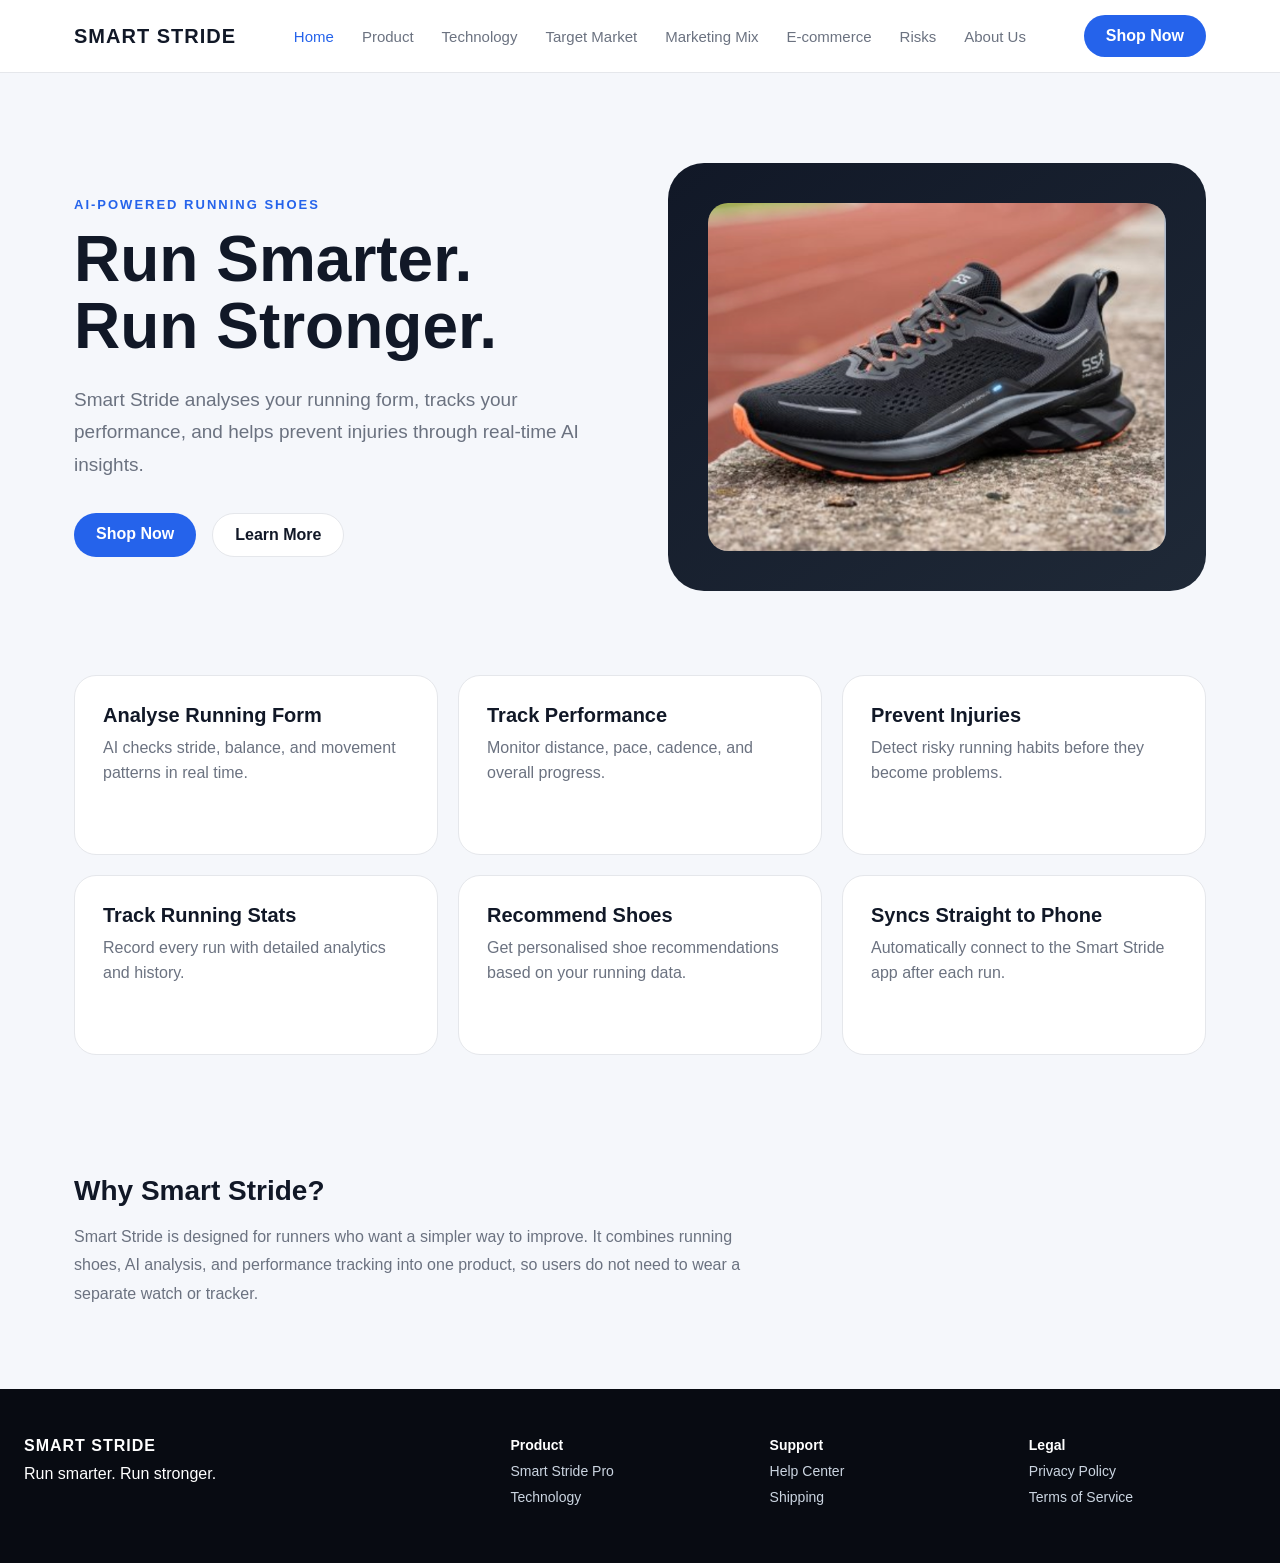
==== commit c270f43b: "Major update: add Target Market, Marketing Mix pages; update nav, product levels, risks, competitors" ====
--- a/index.html
+++ b/index.html
@@ -15,7 +15,9 @@
       <a href="index.html" class="active">Home</a>
       <a href="product.html">Product</a>
       <a href="technology.html">Technology</a>
-      <a href="app.html">App</a>
+      <a href="market.html">Target Market</a>
+      <a href="marketing-mix.html">Marketing Mix</a>
+      <a href="app.html">E-commerce</a>
       <a href="risks.html">Risks</a>
       <a href="about.html">About Us</a>
     </div>
@@ -39,27 +41,40 @@
       </div>
     </div>
     <div class="hero-image">
-      <div class="shoe-placeholder">👟</div>
+      <img src="images/c32bb73f7a20022d4f56026666f3ae93.png" alt="Smart Stride running shoe" style="max-width:100%;border-radius:20px">
     </div>
   </section>
 
-  <section class="feature-grid">
+  <section class="feature-grid-6">
     <article class="feature-card">
       <h3>Analyse Running Form</h3>
-      <p>AI checks stride, balance, and movement patterns.</p>
+      <p>AI checks stride, balance, and movement patterns in real time.</p>
     </article>
     <article class="feature-card">
       <h3>Track Performance</h3>
-      <p>Monitor distance, pace, cadence, and progress.</p>
+      <p>Monitor distance, pace, cadence, and overall progress.</p>
     </article>
     <article class="feature-card">
       <h3>Prevent Injuries</h3>
       <p>Detect risky running habits before they become problems.</p>
     </article>
     <article class="feature-card">
-      <h3>Sync to App</h3>
-      <p>Connect your shoes to the Smart Stride mobile app.</p>
+      <h3>Track Running Stats</h3>
+      <p>Record every run with detailed analytics and history.</p>
     </article>
+    <article class="feature-card">
+      <h3>Recommend Shoes</h3>
+      <p>Get personalised shoe recommendations based on your running data.</p>
+    </article>
+    <article class="feature-card">
+      <h3>Syncs Straight to Phone</h3>
+      <p>Automatically connect to the Smart Stride app after each run.</p>
+    </article>
+  </section>
+
+  <section class="why-section">
+    <h2>Why Smart Stride?</h2>
+    <p>Smart Stride is designed for runners who want a simpler way to improve. It combines running shoes, AI analysis, and performance tracking into one product, so users do not need to wear a separate watch or tracker.</p>
   </section>
 </main>
 
--- a/style.css
+++ b/style.css
@@ -191,6 +191,16 @@
   margin-top: 8px;
 }
 
+/* Feature grid 6 cards (3x2) */
+.feature-grid-6 {
+  max-width: 1180px;
+  margin: 0 auto;
+  padding: 24px 24px 80px;
+  display: grid;
+  grid-template-columns: repeat(3, 1fr);
+  gap: 20px;
+}
+
 /* ========== Page Hero (Product, Tech, App, Risks, About) ========== */
 .page-hero {
   max-width: 1180px;
@@ -739,6 +749,260 @@
   justify-content: space-between;
   font-size: 13px;
   color: #6b7280;
+}
+
+/* ========== Market Page ========== */
+.market-grid {
+  max-width: 1180px;
+  margin: 0 auto;
+  padding: 24px 24px 40px;
+  display: grid;
+  grid-template-columns: repeat(2, 1fr);
+  gap: 20px;
+}
+
+.market-card {
+  background: var(--card);
+  border: 1px solid var(--border);
+  border-radius: var(--radius);
+  padding: 32px;
+}
+
+.market-card h3 {
+  font-size: 20px;
+  margin-bottom: 12px;
+}
+
+.market-card p,
+.market-card li {
+  color: var(--muted);
+  line-height: 1.7;
+  font-size: 15px;
+}
+
+.market-card ul {
+  margin-top: 8px;
+}
+
+.market-card li {
+  padding: 4px 0;
+  padding-left: 18px;
+  position: relative;
+}
+
+.market-card li::before {
+  content: "–";
+  position: absolute;
+  left: 0;
+  color: var(--blue);
+  font-weight: 700;
+}
+
+.info-section {
+  max-width: 1180px;
+  margin: 0 auto;
+  padding: 24px 24px 60px;
+}
+
+.info-section h2 {
+  font-size: 28px;
+  margin-bottom: 16px;
+}
+
+.info-section p {
+  font-size: 16px;
+  color: var(--muted);
+  line-height: 1.7;
+  max-width: 700px;
+}
+
+.info-section ul {
+  margin-top: 12px;
+}
+
+.info-section li {
+  font-size: 15px;
+  color: var(--text);
+  padding: 6px 0 6px 20px;
+  position: relative;
+  line-height: 1.6;
+}
+
+.info-section li::before {
+  content: "–";
+  position: absolute;
+  left: 0;
+  color: var(--blue);
+  font-weight: 700;
+}
+
+/* ========== Marketing Mix ========== */
+.mix-grid {
+  max-width: 1180px;
+  margin: 0 auto;
+  padding: 24px 24px 60px;
+  display: grid;
+  grid-template-columns: repeat(2, 1fr);
+  gap: 20px;
+}
+
+.mix-card {
+  background: var(--card);
+  border: 1px solid var(--border);
+  border-radius: var(--radius);
+  padding: 36px;
+}
+
+.mix-card h3 {
+  font-size: 22px;
+  margin-bottom: 16px;
+  color: var(--blue);
+}
+
+.mix-card li {
+  font-size: 15px;
+  color: var(--muted);
+  padding: 5px 0 5px 20px;
+  position: relative;
+  line-height: 1.6;
+}
+
+.mix-card li::before {
+  content: "•";
+  position: absolute;
+  left: 0;
+  color: var(--blue);
+  font-weight: 700;
+}
+
+/* ========== Product Levels ========== */
+.product-levels {
+  max-width: 1180px;
+  margin: 0 auto;
+  padding: 24px 24px 60px;
+}
+
+.product-levels h2 {
+  font-size: 28px;
+  margin-bottom: 20px;
+}
+
+.levels-grid {
+  display: grid;
+  grid-template-columns: repeat(3, 1fr);
+  gap: 20px;
+}
+
+.level-card {
+  background: var(--card);
+  border: 1px solid var(--border);
+  border-radius: var(--radius);
+  padding: 32px;
+}
+
+.level-card h3 {
+  font-size: 18px;
+  margin-bottom: 12px;
+  color: var(--blue);
+}
+
+.level-card li {
+  font-size: 14px;
+  color: var(--muted);
+  padding: 4px 0 4px 18px;
+  position: relative;
+  line-height: 1.6;
+}
+
+.level-card li::before {
+  content: "✓";
+  position: absolute;
+  left: 0;
+  color: var(--blue);
+  font-weight: 700;
+}
+
+/* ========== Subscription ========== */
+.subscription-section {
+  max-width: 1180px;
+  margin: 0 auto;
+  padding: 0 24px 60px;
+}
+
+.subscription-section h3 {
+  font-size: 20px;
+  margin-bottom: 16px;
+}
+
+.sub-grid {
+  display: grid;
+  grid-template-columns: repeat(2, 1fr);
+  gap: 16px;
+}
+
+.sub-card {
+  background: var(--card);
+  border: 1px solid var(--border);
+  border-radius: var(--radius);
+  padding: 24px;
+}
+
+.sub-card h4 {
+  font-size: 16px;
+  margin-bottom: 8px;
+}
+
+.sub-card p {
+  font-size: 14px;
+  color: var(--muted);
+  line-height: 1.6;
+}
+
+/* ========== Competitor Grid ========== */
+.competitor-grid {
+  max-width: 1180px;
+  margin: 0 auto;
+  padding: 24px 24px 40px;
+  display: grid;
+  grid-template-columns: repeat(3, 1fr);
+  gap: 20px;
+}
+
+.competitor-card {
+  background: var(--card);
+  border: 1px solid var(--border);
+  border-radius: var(--radius);
+  padding: 28px;
+}
+
+.competitor-card h3 {
+  font-size: 18px;
+  margin-bottom: 8px;
+}
+
+.competitor-card p {
+  color: var(--muted);
+  line-height: 1.6;
+  font-size: 14px;
+}
+
+/* ========== Why Section ========== */
+.why-section {
+  max-width: 1180px;
+  margin: 0 auto;
+  padding: 40px 24px 80px;
+}
+
+.why-section h2 {
+  font-size: 28px;
+  margin-bottom: 16px;
+}
+
+.why-section p {
+  font-size: 16px;
+  color: var(--muted);
+  line-height: 1.8;
+  max-width: 700px;
 }
 
 /* ========== Responsive ========== */
@@ -771,10 +1035,16 @@
   .page-hero h1 { font-size: 36px; }
 
   .feature-grid,
-  .shipping-grid {
+  .feature-grid-6,
+  .shipping-grid,
+  .market-grid,
+  .mix-grid,
+  .sub-grid {
     grid-template-columns: 1fr;
   }
 
+  .levels-grid,
+  .competitor-grid,
   .risk-grid,
   .values-grid,
   .process-grid,
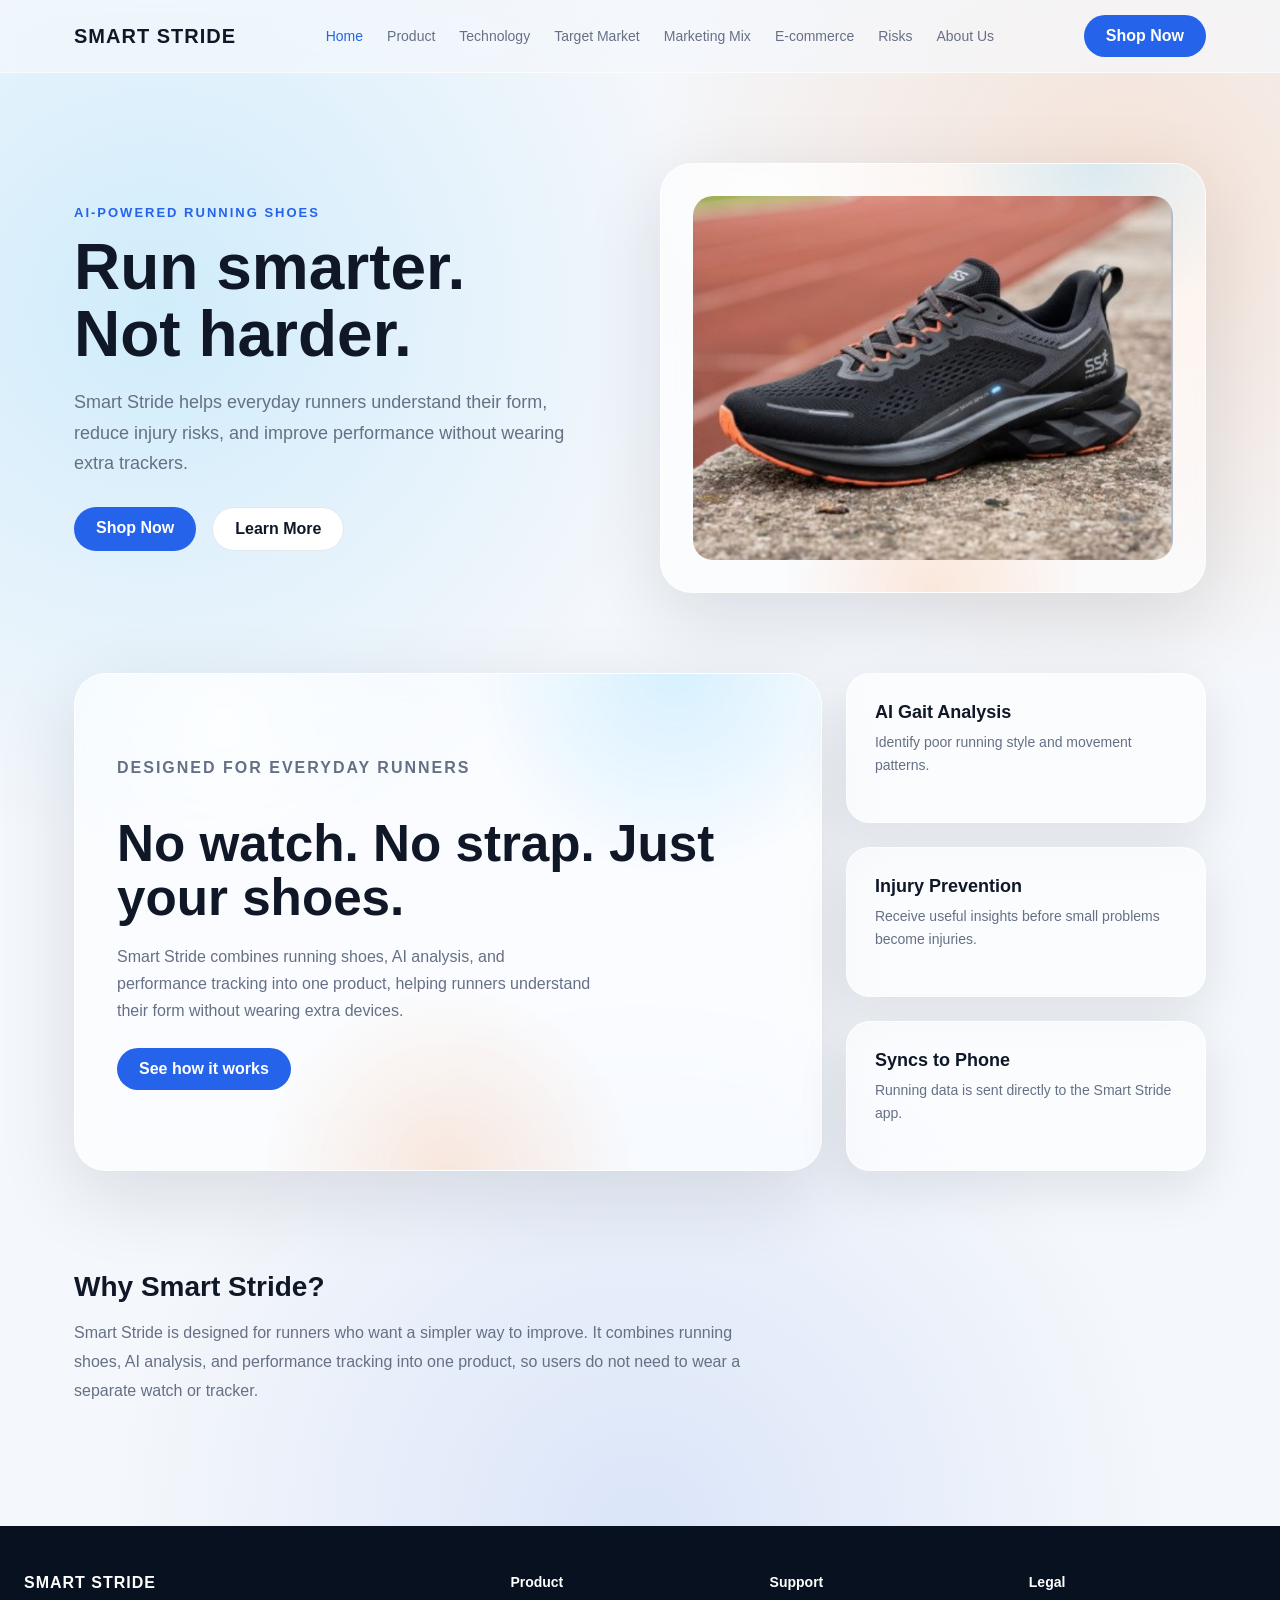
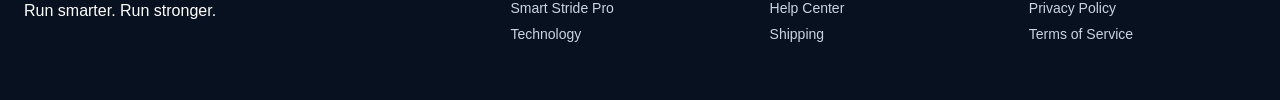
==== commit 301e663e: "Visual upgrade: liquid glass effects, editorial layouts, risk hierarchy, tech timeline" ====
--- a/index.html
+++ b/index.html
@@ -27,54 +27,65 @@
 </header>
 
 <main>
+  <!-- Hero -->
   <section class="hero">
     <div class="hero-text">
       <p class="eyebrow">AI-Powered Running Shoes</p>
-      <h1>Run Smarter.<br>Run Stronger.</h1>
+      <h1>Run smarter.<br>Not harder.</h1>
       <p class="hero-description">
-        Smart Stride analyses your running form, tracks your performance,
-        and helps prevent injuries through real-time AI insights.
+        Smart Stride helps everyday runners understand their form,
+        reduce injury risks, and improve performance without wearing
+        extra trackers.
       </p>
       <div class="hero-actions">
         <a href="product.html" class="primary-button">Shop Now</a>
         <a href="technology.html" class="secondary-button">Learn More</a>
       </div>
     </div>
-    <div class="hero-image">
-      <img src="images/c32bb73f7a20022d4f56026666f3ae93.png" alt="Smart Stride running shoe" style="max-width:100%;border-radius:20px">
+    <div class="hero-visual glass-panel">
+      <img src="images/c32bb73f7a20022d4f56026666f3ae93.png" alt="Smart Stride running shoe">
     </div>
   </section>
 
-  <section class="feature-grid-6">
-    <article class="feature-card">
-      <h3>Analyse Running Form</h3>
-      <p>AI checks stride, balance, and movement patterns in real time.</p>
+  <!-- Editorial grid: spotlight + side cards -->
+  <section class="editorial-grid">
+    <article class="glass-panel spotlight-card">
+      <p class="eyebrow">Designed for everyday runners</p>
+      <h2>No watch. No strap. Just your shoes.</h2>
+      <p>
+        Smart Stride combines running shoes, AI analysis, and performance tracking
+        into one product, helping runners understand their form without wearing
+        extra devices.
+      </p>
+      <div>
+        <a href="technology.html" class="primary-button">See how it works</a>
+      </div>
     </article>
-    <article class="feature-card">
-      <h3>Track Performance</h3>
-      <p>Monitor distance, pace, cadence, and overall progress.</p>
-    </article>
-    <article class="feature-card">
-      <h3>Prevent Injuries</h3>
-      <p>Detect risky running habits before they become problems.</p>
-    </article>
-    <article class="feature-card">
-      <h3>Track Running Stats</h3>
-      <p>Record every run with detailed analytics and history.</p>
-    </article>
-    <article class="feature-card">
-      <h3>Recommend Shoes</h3>
-      <p>Get personalised shoe recommendations based on your running data.</p>
-    </article>
-    <article class="feature-card">
-      <h3>Syncs Straight to Phone</h3>
-      <p>Automatically connect to the Smart Stride app after each run.</p>
-    </article>
+
+    <div class="side-stack">
+      <article class="glass-card side-card">
+        <h3>AI Gait Analysis</h3>
+        <p>Identify poor running style and movement patterns.</p>
+      </article>
+      <article class="glass-card side-card">
+        <h3>Injury Prevention</h3>
+        <p>Receive useful insights before small problems become injuries.</p>
+      </article>
+      <article class="glass-card side-card">
+        <h3>Syncs to Phone</h3>
+        <p>Running data is sent directly to the Smart Stride app.</p>
+      </article>
+    </div>
   </section>
 
+  <!-- Why Smart Stride -->
   <section class="why-section">
     <h2>Why Smart Stride?</h2>
-    <p>Smart Stride is designed for runners who want a simpler way to improve. It combines running shoes, AI analysis, and performance tracking into one product, so users do not need to wear a separate watch or tracker.</p>
+    <p>
+      Smart Stride is designed for runners who want a simpler way to improve.
+      It combines running shoes, AI analysis, and performance tracking into
+      one product, so users do not need to wear a separate watch or tracker.
+    </p>
   </section>
 </main>
 
--- a/style.css
+++ b/style.css
@@ -1,36 +1,99 @@
 /* ========== CSS Variables ========== */
 :root {
-  --bg: #f5f7fb;
-  --dark: #080b12;
-  --text: #111827;
-  --muted: #6b7280;
+  --bg: #f4f7fb;
+  --dark: #07111f;
+  --text: #101828;
+  --muted: #667085;
   --blue: #2563eb;
+  --light-blue: #7dd3fc;
   --orange: #f97316;
   --card: #ffffff;
   --border: #e5e7eb;
   --radius: 22px;
+  --glass-bg: rgba(255, 255, 255, 0.58);
+  --glass-border: rgba(255, 255, 255, 0.75);
+  --shadow-soft: 0 24px 80px rgba(15, 23, 42, 0.12);
 }
 
 /* ========== Reset ========== */
 * { box-sizing: border-box; margin: 0; padding: 0; }
 
+/* ========== Background blobs ========== */
 body {
   font-family: Arial, Helvetica, sans-serif;
-  background: var(--bg);
+  background:
+    radial-gradient(circle at 12% 18%, rgba(125, 211, 252, 0.30), transparent 30%),
+    radial-gradient(circle at 88% 12%, rgba(249, 115, 22, 0.16), transparent 26%),
+    radial-gradient(circle at 50% 90%, rgba(37, 99, 235, 0.12), transparent 32%),
+    var(--bg);
   color: var(--text);
+  -webkit-font-smoothing: antialiased;
 }
 
 a { text-decoration: none; color: inherit; }
 ul { list-style: none; }
+img { max-width: 100%; display: block; }
+
+/* ========== Glass effects ========== */
+.glass-panel {
+  position: relative;
+  overflow: hidden;
+  background: var(--glass-bg);
+  border: 1px solid var(--glass-border);
+  border-radius: 32px;
+  box-shadow: var(--shadow-soft);
+  backdrop-filter: blur(22px) saturate(160%);
+  -webkit-backdrop-filter: blur(22px) saturate(160%);
+}
+
+.glass-panel::before {
+  content: "";
+  position: absolute;
+  inset: -2px;
+  background:
+    radial-gradient(circle at 20% 10%, rgba(255,255,255,0.85), transparent 22%),
+    radial-gradient(circle at 80% 0%, rgba(125,211,252,0.35), transparent 26%),
+    radial-gradient(circle at 50% 100%, rgba(249,115,22,0.18), transparent 30%);
+  pointer-events: none;
+  opacity: 0.8;
+}
+
+.glass-panel > * { position: relative; z-index: 1; }
+
+.glass-card {
+  background: rgba(255, 255, 255, 0.62);
+  border: 1px solid rgba(255, 255, 255, 0.72);
+  border-radius: 24px;
+  box-shadow: 0 16px 50px rgba(15, 23, 42, 0.10);
+  backdrop-filter: blur(18px) saturate(150%);
+  -webkit-backdrop-filter: blur(18px) saturate(150%);
+  transition: transform 0.25s ease, box-shadow 0.25s ease;
+}
+
+.glass-card:hover {
+  transform: translateY(-4px);
+  box-shadow: 0 22px 70px rgba(15, 23, 42, 0.16);
+}
+
+.dark-glass {
+  background: linear-gradient(135deg, rgba(7, 17, 31, 0.88), rgba(15, 23, 42, 0.78));
+  border: 1px solid rgba(255, 255, 255, 0.14);
+  color: white;
+  border-radius: 32px;
+  box-shadow: 0 30px 90px rgba(2, 6, 23, 0.32);
+  backdrop-filter: blur(20px);
+  -webkit-backdrop-filter: blur(20px);
+}
 
 /* ========== Header ========== */
 .site-header {
-  background: rgba(255,255,255,0.92);
-  border-bottom: 1px solid var(--border);
+  background: rgba(244, 247, 251, 0.72);
+  border-bottom: 1px solid rgba(255, 255, 255, 0.6);
   position: sticky;
   top: 0;
   z-index: 100;
-  backdrop-filter: blur(12px);
+  backdrop-filter: blur(20px) saturate(150%);
+  -webkit-backdrop-filter: blur(20px) saturate(150%);
 }
 
 .navbar {
@@ -51,8 +114,9 @@
 
 .nav-links {
   display: flex;
-  gap: 28px;
-  font-size: 15px;
+  gap: 24px;
+  font-size: 14px;
+  font-weight: 500;
   color: var(--muted);
 }
 
@@ -69,11 +133,10 @@
   border-radius: 999px;
   font-weight: 700;
   display: inline-block;
-}
-
-.primary-button:hover {
-  background: #1d4ed8;
-}
+  transition: background 0.2s;
+}
+
+.primary-button:hover { background: #1d4ed8; }
 
 .secondary-button {
   border: 1px solid var(--border);
@@ -82,11 +145,10 @@
   font-weight: 700;
   background: white;
   display: inline-block;
-}
-
-.secondary-button:hover {
-  background: var(--bg);
-}
+  transition: background 0.2s;
+}
+
+.secondary-button:hover { background: var(--bg); }
 
 .hamburger {
   display: none;
@@ -104,17 +166,7 @@
   background: var(--text);
 }
 
-/* ========== Hero (Home) ========== */
-.hero {
-  max-width: 1180px;
-  margin: 0 auto;
-  padding: 90px 24px 60px;
-  display: grid;
-  grid-template-columns: 1fr 1fr;
-  gap: 56px;
-  align-items: center;
-}
-
+/* ========== Eyebrow ========== */
 .eyebrow {
   color: var(--blue);
   text-transform: uppercase;
@@ -123,37 +175,101 @@
   font-weight: 800;
 }
 
-.hero h1 {
-  font-size: 64px;
-  line-height: 1.05;
-  margin: 14px 0 24px;
+/* ========== Hero (Home) ========== */
+.hero {
+  max-width: 1180px;
+  margin: 0 auto;
+  padding: 90px 24px 40px;
+  display: grid;
+  grid-template-columns: 1fr 1fr;
+  gap: 40px;
+  align-items: center;
+}
+
+.hero-text h1 {
+  font-size: clamp(42px, 5vw, 68px);
+  line-height: 1.04;
+  margin: 14px 0 20px;
 }
 
 .hero-description {
-  font-size: 19px;
+  font-size: 18px;
   line-height: 1.7;
   color: var(--muted);
-  max-width: 520px;
+  max-width: 500px;
 }
 
 .hero-actions {
   display: flex;
   gap: 16px;
-  margin-top: 32px;
-}
-
-.hero-image {
-  background: linear-gradient(145deg, #111827, #1f2937);
-  border-radius: 36px;
-  padding: 40px;
-  min-height: 420px;
+  margin-top: 28px;
+}
+
+.hero-visual {
+  min-height: 400px;
   display: flex;
   align-items: center;
   justify-content: center;
-}
-
-.hero-image .shoe-placeholder {
-  font-size: 8rem;
+  padding: 32px;
+}
+
+.hero-visual img {
+  max-width: 100%;
+  border-radius: 20px;
+}
+
+/* ========== Editorial Grid (Home) ========== */
+.editorial-grid {
+  max-width: 1180px;
+  margin: 0 auto;
+  padding: 40px 24px 80px;
+  display: grid;
+  grid-template-columns: 1.35fr 0.65fr;
+  gap: 24px;
+  align-items: stretch;
+}
+
+.spotlight-card {
+  padding: 42px;
+  min-height: 360px;
+  display: flex;
+  flex-direction: column;
+  justify-content: center;
+}
+
+.spotlight-card h2 {
+  font-size: clamp(34px, 4vw, 52px);
+  line-height: 1.05;
+  margin: 12px 0 18px;
+}
+
+.spotlight-card p {
+  color: var(--muted);
+  line-height: 1.7;
+  font-size: 16px;
+  max-width: 480px;
+  margin-bottom: 24px;
+}
+
+.side-stack {
+  display: grid;
+  gap: 24px;
+}
+
+.side-card {
+  padding: 28px;
+  min-height: 150px;
+}
+
+.side-card h3 {
+  font-size: 18px;
+  margin-bottom: 8px;
+}
+
+.side-card p {
+  color: var(--muted);
+  line-height: 1.6;
+  font-size: 14px;
 }
 
 /* ========== Feature Grid ========== */
@@ -163,6 +279,15 @@
   padding: 24px 24px 80px;
   display: grid;
   grid-template-columns: repeat(4, 1fr);
+  gap: 20px;
+}
+
+.feature-grid-6 {
+  max-width: 1180px;
+  margin: 0 auto;
+  padding: 24px 24px 80px;
+  display: grid;
+  grid-template-columns: repeat(3, 1fr);
   gap: 20px;
 }
 
@@ -172,36 +297,24 @@
   border-radius: var(--radius);
   padding: 28px;
   min-height: 180px;
-  transition: transform 0.2s, box-shadow 0.2s;
+  transition: transform 0.25s, box-shadow 0.25s;
 }
 
 .feature-card:hover {
   transform: translateY(-3px);
-  box-shadow: 0 8px 30px rgba(0,0,0,0.06);
-}
-
-.feature-card h3 {
-  margin-top: 0;
-  font-size: 20px;
-}
+  box-shadow: 0 12px 40px rgba(0,0,0,0.06);
+}
+
+.feature-card h3 { margin-top: 0; font-size: 18px; }
 
 .feature-card p {
   color: var(--muted);
   line-height: 1.6;
   margin-top: 8px;
-}
-
-/* Feature grid 6 cards (3x2) */
-.feature-grid-6 {
-  max-width: 1180px;
-  margin: 0 auto;
-  padding: 24px 24px 80px;
-  display: grid;
-  grid-template-columns: repeat(3, 1fr);
-  gap: 20px;
-}
-
-/* ========== Page Hero (Product, Tech, App, Risks, About) ========== */
+  font-size: 14px;
+}
+
+/* ========== Page Hero ========== */
 .page-hero {
   max-width: 1180px;
   margin: 0 auto;
@@ -209,7 +322,7 @@
 }
 
 .page-hero h1 {
-  font-size: 48px;
+  font-size: clamp(36px, 4vw, 52px);
   line-height: 1.1;
   margin: 14px 0 20px;
 }
@@ -221,29 +334,24 @@
   max-width: 600px;
 }
 
-.page-hero.simple {
-  text-align: center;
-}
-
-.page-hero.simple p {
-  margin: 0 auto;
-}
+.page-hero.simple { text-align: center; }
+.page-hero.simple p { margin: 0 auto; }
 
 /* ========== Product Page ========== */
 .product-layout {
   max-width: 1180px;
   margin: 0 auto;
-  padding: 24px 24px 80px;
+  padding: 24px 24px 60px;
   display: grid;
   grid-template-columns: 1fr 1fr;
-  gap: 56px;
+  gap: 48px;
   align-items: start;
 }
 
 .product-image-box {
   background: var(--card);
   border: 1px solid var(--border);
-  border-radius: var(--radius);
+  border-radius: 28px;
   padding: 40px;
   min-height: 450px;
   display: flex;
@@ -251,19 +359,12 @@
   justify-content: center;
 }
 
-.product-image-box .shoe-placeholder {
-  font-size: 8rem;
-}
-
-.product-details h2 {
-  font-size: 32px;
-  margin-bottom: 8px;
-}
+.product-details h2 { font-size: 32px; margin-bottom: 8px; }
 
 .product-price {
   font-size: 28px;
   font-weight: 800;
-  margin-bottom: 24px;
+  margin-bottom: 8px;
 }
 
 .option-label {
@@ -273,11 +374,7 @@
   display: block;
 }
 
-.color-options {
-  display: flex;
-  gap: 12px;
-  margin-bottom: 24px;
-}
+.color-options { display: flex; gap: 12px; margin-bottom: 24px; }
 
 .color-btn {
   width: 40px;
@@ -315,19 +412,13 @@
   transition: all 0.2s;
 }
 
-.size-btn:hover,
-.size-btn.active {
+.size-btn:hover, .size-btn.active {
   border-color: var(--text);
   background: var(--text);
   color: white;
 }
 
-.quantity-row {
-  display: flex;
-  align-items: center;
-  gap: 12px;
-  margin-bottom: 28px;
-}
+.quantity-row { display: flex; align-items: center; gap: 12px; margin-bottom: 28px; }
 
 .qty-control {
   display: flex;
@@ -346,33 +437,13 @@
   font-size: 18px;
 }
 
-.qty-control button:hover {
-  background: var(--bg);
-}
-
-.qty-control span {
-  width: 50px;
-  text-align: center;
-  font-weight: 700;
-}
-
-.action-buttons {
-  display: flex;
-  gap: 12px;
-  margin-bottom: 28px;
-}
-
-.action-buttons a {
-  flex: 1;
-  text-align: center;
-}
-
-.product-features {
-  display: flex;
-  flex-direction: column;
-  gap: 10px;
-  margin-top: 8px;
-}
+.qty-control button:hover { background: var(--bg); }
+.qty-control span { width: 50px; text-align: center; font-weight: 700; }
+
+.action-buttons { display: flex; gap: 12px; margin-bottom: 28px; }
+.action-buttons a { flex: 1; text-align: center; }
+
+.product-features { display: flex; flex-direction: column; gap: 10px; margin-top: 8px; }
 
 .product-features li {
   font-size: 14px;
@@ -389,7 +460,81 @@
   font-weight: 700;
 }
 
-/* ========== Shipping Cards ========== */
+/* ========== Product Levels (editorial) ========== */
+.product-levels {
+  max-width: 1180px;
+  margin: 0 auto;
+  padding: 24px 24px 40px;
+}
+
+.product-levels h2 { font-size: 28px; margin-bottom: 20px; }
+
+.levels-editorial {
+  display: grid;
+  grid-template-columns: 1.2fr 1fr;
+  gap: 20px;
+}
+
+.level-card {
+  background: var(--card);
+  border: 1px solid var(--border);
+  border-radius: 22px;
+  padding: 32px;
+}
+
+.level-card.spotlight {
+  grid-row: 1 / 3;
+  padding: 40px;
+}
+
+.level-card h3 {
+  font-size: 20px;
+  margin-bottom: 14px;
+  color: var(--blue);
+}
+
+.level-card li {
+  font-size: 14px;
+  color: var(--muted);
+  padding: 5px 0 5px 20px;
+  position: relative;
+  line-height: 1.6;
+}
+
+.level-card li::before {
+  content: "✓";
+  position: absolute;
+  left: 0;
+  color: var(--blue);
+  font-weight: 700;
+}
+
+/* ========== Subscription ========== */
+.subscription-section {
+  max-width: 1180px;
+  margin: 0 auto;
+  padding: 0 24px 60px;
+}
+
+.subscription-section h3 { font-size: 20px; margin-bottom: 16px; }
+
+.sub-grid {
+  display: grid;
+  grid-template-columns: repeat(2, 1fr);
+  gap: 16px;
+}
+
+.sub-card {
+  background: var(--card);
+  border: 1px solid var(--border);
+  border-radius: 18px;
+  padding: 24px;
+}
+
+.sub-card h4 { font-size: 16px; margin-bottom: 8px; }
+.sub-card p { font-size: 14px; color: var(--muted); line-height: 1.6; }
+
+/* ========== Shipping ========== */
 .shipping-grid {
   max-width: 1180px;
   margin: 0 auto;
@@ -402,61 +547,56 @@
 .ship-card {
   background: var(--card);
   border: 1px solid var(--border);
-  border-radius: var(--radius);
+  border-radius: 18px;
   padding: 24px;
   text-align: center;
 }
 
-.ship-card .icon {
-  font-size: 24px;
-  margin-bottom: 10px;
-}
-
-.ship-card h4 {
-  font-size: 15px;
-  margin-bottom: 4px;
-}
-
-.ship-card p {
-  font-size: 13px;
-  color: var(--muted);
-}
+.ship-card .icon { font-size: 24px; margin-bottom: 10px; }
+.ship-card h4 { font-size: 15px; margin-bottom: 4px; }
+.ship-card p { font-size: 13px; color: var(--muted); }
 
 /* ========== Tech Page ========== */
 .tech-visual {
   max-width: 900px;
   margin: 40px auto;
-  background: var(--card);
-  border: 1px solid var(--border);
-  border-radius: var(--radius);
-  padding: 48px;
+  min-height: 400px;
   position: relative;
-  min-height: 400px;
   display: flex;
   align-items: center;
   justify-content: center;
-}
-
-.tech-visual .shoe-placeholder {
-  font-size: 7rem;
+  padding: 48px;
+}
+
+.tech-visual img {
+  max-width: 55%;
+  border-radius: 20px;
+  position: relative;
+  z-index: 1;
 }
 
 .tech-label {
   position: absolute;
-  background: var(--bg);
-  border: 1px solid var(--border);
-  border-radius: 12px;
-  padding: 10px 16px;
+  background: rgba(255, 255, 255, 0.65);
+  border: 1px solid rgba(255, 255, 255, 0.8);
+  border-radius: 14px;
+  padding: 10px 18px;
   font-size: 13px;
   font-weight: 700;
-}
-
-.tech-label:nth-child(2) { top: 10%; left: 5%; }
-.tech-label:nth-child(3) { top: 10%; right: 5%; }
-.tech-label:nth-child(4) { bottom: 30%; left: 5%; }
-.tech-label:nth-child(5) { bottom: 10%; right: 8%; }
-.tech-label:nth-child(6) { bottom: 10%; left: 15%; }
-
+  backdrop-filter: blur(12px);
+  -webkit-backdrop-filter: blur(12px);
+  box-shadow: 0 8px 24px rgba(15, 23, 42, 0.08);
+  z-index: 2;
+  white-space: nowrap;
+}
+
+.tech-label:nth-child(2) { top: 8%; left: 2%; }
+.tech-label:nth-child(3) { top: 8%; right: 2%; }
+.tech-label:nth-child(4) { bottom: 32%; left: 2%; }
+.tech-label:nth-child(5) { bottom: 8%; right: 5%; }
+.tech-label:nth-child(6) { bottom: 8%; left: 10%; }
+
+/* Process timeline */
 .process-section {
   max-width: 1180px;
   margin: 0 auto;
@@ -465,25 +605,35 @@
 
 .process-section h2 {
   text-align: center;
-  font-size: 32px;
-  margin-bottom: 32px;
-}
-
-.process-grid {
-  display: grid;
-  grid-template-columns: repeat(3, 1fr);
-  gap: 20px;
-}
-
-.process-step {
-  background: var(--card);
-  border: 1px solid var(--border);
-  border-radius: var(--radius);
-  padding: 32px;
+  font-size: 28px;
+  margin-bottom: 36px;
+}
+
+.process-timeline {
+  display: flex;
+  align-items: flex-start;
+  gap: 0;
+  position: relative;
+}
+
+.process-timeline::before {
+  content: "";
+  position: absolute;
+  top: 24px;
+  left: 60px;
+  right: 60px;
+  height: 2px;
+  background: var(--border);
+}
+
+.timeline-step {
+  flex: 1;
   text-align: center;
-}
-
-.process-step .num {
+  position: relative;
+  padding: 0 16px;
+}
+
+.timeline-step .num {
   width: 48px;
   height: 48px;
   background: var(--blue);
@@ -495,29 +645,24 @@
   font-weight: 800;
   font-size: 18px;
   margin: 0 auto 16px;
-}
-
-.process-step h3 {
-  font-size: 18px;
-  margin-bottom: 8px;
-}
-
-.process-step p {
-  font-size: 14px;
-  color: var(--muted);
-  line-height: 1.6;
-}
-
-/* ========== Tech Specs ========== */
+  position: relative;
+  z-index: 1;
+}
+
+.timeline-step h3 { font-size: 16px; margin-bottom: 6px; }
+.timeline-step p { font-size: 13px; color: var(--muted); line-height: 1.5; }
+
+/* Specs */
 .specs-section {
   background: var(--dark);
   color: white;
   padding: 60px 24px;
+  border-radius: 32px;
+  max-width: 1180px;
+  margin: 0 auto 80px;
 }
 
 .specs-grid {
-  max-width: 1180px;
-  margin: 0 auto;
   display: grid;
   grid-template-columns: repeat(3, 1fr);
   gap: 20px;
@@ -528,227 +673,211 @@
   padding: 32px;
   background: rgba(255,255,255,0.05);
   border: 1px solid rgba(255,255,255,0.1);
-  border-radius: var(--radius);
-}
-
-.spec-card .value {
+  border-radius: 22px;
+}
+
+.spec-card .value { font-size: 42px; font-weight: 800; color: var(--light-blue); margin-bottom: 8px; }
+.spec-card .label { font-size: 14px; color: #94a3b8; }
+
+/* ========== E-commerce / App Page ========== */
+.ecom-hero {
+  max-width: 1180px;
+  margin: 0 auto;
+  padding: 100px 24px 50px;
+  display: grid;
+  grid-template-columns: 1fr 1fr;
+  gap: 48px;
+  align-items: center;
+}
+
+.ecom-hero h1 {
+  font-size: clamp(36px, 4vw, 52px);
+  line-height: 1.1;
+  margin: 14px 0 20px;
+}
+
+.ecom-hero > div:first-child p {
+  font-size: 18px;
+  line-height: 1.7;
+  color: var(--muted);
+  max-width: 500px;
+}
+
+.commerce-flow {
+  display: flex;
+  flex-wrap: wrap;
+  gap: 10px;
+  margin-top: 28px;
+}
+
+.commerce-flow span {
+  padding: 10px 16px;
+  border-radius: 999px;
+  background: rgba(37, 99, 235, 0.08);
+  color: var(--blue);
+  font-weight: 700;
+  font-size: 13px;
+}
+
+.phone-mockup {
+  padding: 32px;
+  min-height: 420px;
+  display: flex;
+  flex-direction: column;
+  justify-content: center;
+}
+
+.phone-top {
+  width: 72px;
+  height: 6px;
+  border-radius: 999px;
+  background: rgba(15, 23, 42, 0.18);
+  margin: 0 auto 36px;
+}
+
+.run-score {
+  width: 120px;
+  height: 120px;
+  border-radius: 50%;
+  display: grid;
+  place-items: center;
+  margin: 20px auto;
   font-size: 42px;
-  font-weight: 800;
+  font-weight: 900;
   color: var(--blue);
-  margin-bottom: 8px;
-}
-
-.spec-card .label {
+  background: radial-gradient(circle, rgba(255,255,255,0.9), rgba(125,211,252,0.25));
+  border: 1px solid rgba(255,255,255,0.8);
+}
+
+.phone-stats {
+  list-style: none;
+  text-align: center;
+  margin-top: 20px;
+}
+
+.phone-stats li {
   font-size: 14px;
-  color: #94a3b8;
-}
-
-/* ========== App Page ========== */
-.app-hero-content {
-  max-width: 1180px;
-  margin: 0 auto;
-  padding: 100px 24px 50px;
+  color: var(--muted);
+  padding: 8px 0;
+  border-top: 1px solid rgba(15, 23, 42, 0.06);
+}
+
+.ecom-features {
+  max-width: 1180px;
+  margin: 0 auto;
+  padding: 24px 24px 24px;
+}
+
+.ecom-features h2 { font-size: 28px; margin-bottom: 20px; }
+
+.ecom-editorial {
   display: grid;
   grid-template-columns: 1fr 1fr;
-  gap: 56px;
-  align-items: center;
-}
-
-.phone-card {
-  background: var(--dark);
-  color: white;
-  border-radius: 36px;
-  padding: 40px 32px;
-  max-width: 300px;
-  margin: 0 auto;
-  text-align: center;
-}
-
-.phone-card h3 {
+  gap: 20px;
+}
+
+.ecom-large {
+  background: var(--card);
+  border: 1px solid var(--border);
+  border-radius: 22px;
+  padding: 32px;
+}
+
+.ecom-large h3 { font-size: 18px; margin-bottom: 8px; }
+.ecom-large p { color: var(--muted); line-height: 1.6; font-size: 14px; }
+
+.ecom-small-grid {
+  display: grid;
+  grid-template-columns: repeat(2, 1fr);
+  gap: 16px;
+  grid-column: 1 / -1;
+}
+
+.ecom-small {
+  background: var(--card);
+  border: 1px solid var(--border);
+  border-radius: 18px;
+  padding: 24px;
+}
+
+.ecom-small h3 { font-size: 16px; margin-bottom: 6px; }
+.ecom-small p { color: var(--muted); line-height: 1.6; font-size: 13px; }
+
+/* ========== Risk Page ========== */
+.risk-layout {
+  max-width: 1180px;
+  margin: 0 auto;
+  padding: 24px 24px 24px;
+  display: grid;
+  grid-template-columns: 1.1fr 1fr;
+  gap: 24px;
+}
+
+.risk-main {
+  padding: 44px;
+}
+
+.risk-main h2 {
+  font-size: clamp(36px, 5vw, 56px);
+  margin: 12px 0 18px;
+}
+
+.risk-main p {
+  color: var(--muted);
+  line-height: 1.7;
+  font-size: 16px;
+}
+
+.risk-secondary {
+  display: grid;
+  gap: 18px;
+}
+
+.risk-secondary .glass-card { padding: 26px; }
+.risk-secondary h3 { font-size: 18px; margin-bottom: 6px; }
+.risk-secondary p { color: var(--muted); line-height: 1.6; font-size: 14px; }
+
+.risk-tertiary {
+  max-width: 1180px;
+  margin: 0 auto;
+  padding: 0 24px 24px;
+  display: grid;
+  grid-template-columns: repeat(3, 1fr);
+  gap: 18px;
+}
+
+.risk-op {
+  background: var(--card);
+  border: 1px solid var(--border);
+  border-radius: 20px;
+  padding: 24px;
+}
+
+.risk-op h3 { font-size: 16px; margin-bottom: 6px; }
+.risk-op p { color: var(--muted); line-height: 1.6; font-size: 13px; }
+
+.mitigation-panel {
+  max-width: 1180px;
+  margin: 24px auto 80px;
+  padding: 42px;
+}
+
+.mitigation-panel h2 { font-size: 24px; margin-bottom: 20px; }
+
+.mitigation-panel ul {
+  display: grid;
+  grid-template-columns: repeat(5, 1fr);
+  gap: 14px;
+  padding: 0;
+  list-style: none;
+}
+
+.mitigation-panel li {
+  background: rgba(255, 255, 255, 0.10);
+  padding: 16px;
+  border-radius: 16px;
   font-size: 14px;
-  color: #94a3b8;
-  margin-bottom: 12px;
-}
-
-.phone-card .score {
-  font-size: 72px;
-  font-weight: 800;
-  line-height: 1;
-  margin-bottom: 4px;
-  background: linear-gradient(135deg, #60a5fa, #a78bfa);
-  -webkit-background-clip: text;
-  -webkit-text-fill-color: transparent;
-}
-
-.phone-card p {
-  font-size: 14px;
-  color: #94a3b8;
-  margin-bottom: 20px;
-}
-
-.phone-card ul {
-  text-align: left;
-}
-
-.phone-card li {
-  font-size: 14px;
-  color: #cbd5e1;
-  padding: 8px 0;
-  border-top: 1px solid rgba(255,255,255,0.08);
-}
-
-/* ========== Risk Page ========== */
-.risk-grid {
-  max-width: 1180px;
-  margin: 0 auto;
-  padding: 24px 24px 60px;
-  display: grid;
-  grid-template-columns: repeat(3, 1fr);
-  gap: 20px;
-}
-
-.risk-card {
-  background: var(--card);
-  border: 1px solid var(--border);
-  border-radius: var(--radius);
-  padding: 28px;
-}
-
-.risk-card h3 {
-  font-size: 18px;
-  margin-bottom: 8px;
-}
-
-.risk-card p {
-  color: var(--muted);
-  line-height: 1.6;
-  font-size: 14px;
-}
-
-.mitigation-section {
-  max-width: 1180px;
-  margin: 0 auto;
-  padding: 24px 24px 80px;
-}
-
-.mitigation-section h2 {
-  font-size: 28px;
-  margin-bottom: 20px;
-}
-
-.mitigation-section ul {
-  display: grid;
-  grid-template-columns: repeat(2, 1fr);
-  gap: 12px;
-}
-
-.mitigation-section li {
-  background: var(--card);
-  border: 1px solid var(--border);
-  border-radius: 14px;
-  padding: 16px 20px;
-  font-size: 14px;
-  display: flex;
-  align-items: center;
-  gap: 10px;
-}
-
-.mitigation-section li::before {
-  content: "✓";
-  color: #22c55e;
-  font-weight: 800;
-  font-size: 16px;
-}
-
-/* ========== About Page ========== */
-.about-content {
-  max-width: 1180px;
-  margin: 0 auto;
-  padding: 24px 24px 80px;
-  text-align: center;
-}
-
-.about-content .mission {
-  font-size: 18px;
-  line-height: 1.8;
-  color: var(--muted);
-  max-width: 700px;
-  margin: 0 auto 48px;
-}
-
-.values-grid {
-  display: grid;
-  grid-template-columns: repeat(3, 1fr);
-  gap: 20px;
-}
-
-.value-card {
-  background: var(--card);
-  border: 1px solid var(--border);
-  border-radius: var(--radius);
-  padding: 36px 28px;
-}
-
-.value-card .icon {
-  font-size: 36px;
-  margin-bottom: 16px;
-}
-
-.value-card h3 {
-  font-size: 20px;
-  margin-bottom: 8px;
-}
-
-.value-card p {
-  color: var(--muted);
-  line-height: 1.6;
-  font-size: 14px;
-}
-
-/* ========== Footer ========== */
-.site-footer {
-  background: var(--dark);
-  color: white;
-  padding: 48px 24px;
-  display: grid;
-  grid-template-columns: 2fr 1fr 1fr 1fr;
-  gap: 32px;
-}
-
-.site-footer div {
-  max-width: 260px;
-}
-
-.site-footer h3 {
-  font-size: 16px;
-  letter-spacing: 1px;
-  margin-bottom: 10px;
-}
-
-.site-footer h4 {
-  font-size: 14px;
-  margin-bottom: 4px;
-}
-
-.site-footer a {
-  display: block;
-  color: #cbd5e1;
-  margin: 10px 0;
-  font-size: 14px;
-}
-
-.site-footer a:hover {
-  color: white;
-}
-
-.footer-bottom {
-  grid-column: 1 / -1;
-  border-top: 1px solid rgba(255,255,255,0.1);
-  padding-top: 20px;
-  display: flex;
-  justify-content: space-between;
-  font-size: 13px;
-  color: #6b7280;
+  line-height: 1.5;
 }
 
 /* ========== Market Page ========== */
@@ -764,32 +893,18 @@
 .market-card {
   background: var(--card);
   border: 1px solid var(--border);
-  border-radius: var(--radius);
+  border-radius: 22px;
   padding: 32px;
 }
 
-.market-card h3 {
-  font-size: 20px;
-  margin-bottom: 12px;
-}
-
-.market-card p,
+.market-card h3 { font-size: 20px; margin-bottom: 12px; }
 .market-card li {
   color: var(--muted);
   line-height: 1.7;
   font-size: 15px;
-}
-
-.market-card ul {
-  margin-top: 8px;
-}
-
-.market-card li {
-  padding: 4px 0;
-  padding-left: 18px;
+  padding: 4px 0 4px 18px;
   position: relative;
 }
-
 .market-card li::before {
   content: "–";
   position: absolute;
@@ -801,23 +916,16 @@
 .info-section {
   max-width: 1180px;
   margin: 0 auto;
-  padding: 24px 24px 60px;
-}
-
-.info-section h2 {
-  font-size: 28px;
-  margin-bottom: 16px;
-}
+  padding: 24px 24px 40px;
+}
+
+.info-section h2 { font-size: 28px; margin-bottom: 16px; }
 
 .info-section p {
   font-size: 16px;
   color: var(--muted);
   line-height: 1.7;
   max-width: 700px;
-}
-
-.info-section ul {
-  margin-top: 12px;
 }
 
 .info-section li {
@@ -836,6 +944,25 @@
   font-weight: 700;
 }
 
+.competitor-grid {
+  max-width: 1180px;
+  margin: 0 auto;
+  padding: 24px 24px 40px;
+  display: grid;
+  grid-template-columns: repeat(3, 1fr);
+  gap: 20px;
+}
+
+.competitor-card {
+  background: var(--card);
+  border: 1px solid var(--border);
+  border-radius: 22px;
+  padding: 28px;
+}
+
+.competitor-card h3 { font-size: 18px; margin-bottom: 8px; }
+.competitor-card p { color: var(--muted); line-height: 1.6; font-size: 14px; }
+
 /* ========== Marketing Mix ========== */
 .mix-grid {
   max-width: 1180px;
@@ -849,15 +976,11 @@
 .mix-card {
   background: var(--card);
   border: 1px solid var(--border);
-  border-radius: var(--radius);
+  border-radius: 22px;
   padding: 36px;
 }
 
-.mix-card h3 {
-  font-size: 22px;
-  margin-bottom: 16px;
-  color: var(--blue);
-}
+.mix-card h3 { font-size: 22px; margin-bottom: 16px; color: var(--blue); }
 
 .mix-card li {
   font-size: 15px;
@@ -875,128 +998,39 @@
   font-weight: 700;
 }
 
-/* ========== Product Levels ========== */
-.product-levels {
+/* ========== About Page ========== */
+.about-content {
   max-width: 1180px;
   margin: 0 auto;
   padding: 24px 24px 60px;
-}
-
-.product-levels h2 {
-  font-size: 28px;
-  margin-bottom: 20px;
-}
-
-.levels-grid {
+  text-align: center;
+}
+
+.values-grid {
   display: grid;
   grid-template-columns: repeat(3, 1fr);
   gap: 20px;
 }
 
-.level-card {
+.value-card {
   background: var(--card);
   border: 1px solid var(--border);
-  border-radius: var(--radius);
-  padding: 32px;
-}
-
-.level-card h3 {
-  font-size: 18px;
-  margin-bottom: 12px;
-  color: var(--blue);
-}
-
-.level-card li {
-  font-size: 14px;
-  color: var(--muted);
-  padding: 4px 0 4px 18px;
-  position: relative;
-  line-height: 1.6;
-}
-
-.level-card li::before {
-  content: "✓";
-  position: absolute;
-  left: 0;
-  color: var(--blue);
-  font-weight: 700;
-}
-
-/* ========== Subscription ========== */
-.subscription-section {
-  max-width: 1180px;
-  margin: 0 auto;
-  padding: 0 24px 60px;
-}
-
-.subscription-section h3 {
-  font-size: 20px;
-  margin-bottom: 16px;
-}
-
-.sub-grid {
-  display: grid;
-  grid-template-columns: repeat(2, 1fr);
-  gap: 16px;
-}
-
-.sub-card {
-  background: var(--card);
-  border: 1px solid var(--border);
-  border-radius: var(--radius);
-  padding: 24px;
-}
-
-.sub-card h4 {
-  font-size: 16px;
-  margin-bottom: 8px;
-}
-
-.sub-card p {
-  font-size: 14px;
-  color: var(--muted);
-  line-height: 1.6;
-}
-
-/* ========== Competitor Grid ========== */
-.competitor-grid {
-  max-width: 1180px;
-  margin: 0 auto;
-  padding: 24px 24px 40px;
-  display: grid;
-  grid-template-columns: repeat(3, 1fr);
-  gap: 20px;
-}
-
-.competitor-card {
-  background: var(--card);
-  border: 1px solid var(--border);
-  border-radius: var(--radius);
-  padding: 28px;
-}
-
-.competitor-card h3 {
-  font-size: 18px;
-  margin-bottom: 8px;
-}
-
-.competitor-card p {
-  color: var(--muted);
-  line-height: 1.6;
-  font-size: 14px;
-}
+  border-radius: 22px;
+  padding: 36px 28px;
+}
+
+.value-card .icon { font-size: 36px; margin-bottom: 16px; }
+.value-card h3 { font-size: 20px; margin-bottom: 8px; }
+.value-card p { color: var(--muted); line-height: 1.6; font-size: 14px; }
 
 /* ========== Why Section ========== */
 .why-section {
   max-width: 1180px;
   margin: 0 auto;
-  padding: 40px 24px 80px;
-}
-
-.why-section h2 {
-  font-size: 28px;
-  margin-bottom: 16px;
-}
+  padding: 20px 24px 80px;
+}
+
+.why-section h2 { font-size: 28px; margin-bottom: 16px; }
 
 .why-section p {
   font-size: 16px;
@@ -1005,8 +1039,42 @@
   max-width: 700px;
 }
 
+/* ========== Footer ========== */
+.site-footer {
+  background: var(--dark);
+  color: white;
+  padding: 48px 24px;
+  display: grid;
+  grid-template-columns: 2fr 1fr 1fr 1fr;
+  gap: 32px;
+  margin-top: 40px;
+}
+
+.site-footer div { max-width: 260px; }
+.site-footer h3 { font-size: 16px; letter-spacing: 1px; margin-bottom: 10px; }
+.site-footer h4 { font-size: 14px; margin-bottom: 4px; }
+
+.site-footer a {
+  display: block;
+  color: #cbd5e1;
+  margin: 10px 0;
+  font-size: 14px;
+}
+
+.site-footer a:hover { color: white; }
+
+.footer-bottom {
+  grid-column: 1 / -1;
+  border-top: 1px solid rgba(255,255,255,0.1);
+  padding-top: 20px;
+  display: flex;
+  justify-content: space-between;
+  font-size: 13px;
+  color: #6b7280;
+}
+
 /* ========== Responsive ========== */
-@media (max-width: 850px) {
+@media (max-width: 860px) {
   .nav-links { display: none; }
   .nav-links.open {
     display: flex;
@@ -1015,7 +1083,9 @@
     top: 72px;
     left: 0;
     right: 0;
-    background: white;
+    background: rgba(244,247,251,0.95);
+    backdrop-filter: blur(20px);
+    -webkit-backdrop-filter: blur(20px);
     padding: 24px;
     gap: 20px;
     border-bottom: 1px solid var(--border);
@@ -1026,30 +1096,64 @@
 
   .hero,
   .product-layout,
-  .app-hero-content {
+  .ecom-hero {
     grid-template-columns: 1fr;
     padding-top: 56px;
   }
 
-  .hero h1 { font-size: 44px; }
-  .page-hero h1 { font-size: 36px; }
+  .hero-text h1 { font-size: 40px; }
+  .page-hero h1 { font-size: 34px; }
+
+  .editorial-grid,
+  .risk-layout {
+    grid-template-columns: 1fr;
+  }
+
+  .levels-editorial {
+    grid-template-columns: 1fr;
+  }
+
+  .levels-editorial .level-card.spotlight {
+    grid-row: auto;
+  }
 
   .feature-grid,
   .feature-grid-6,
   .shipping-grid,
   .market-grid,
   .mix-grid,
-  .sub-grid {
+  .sub-grid,
+  .ecom-editorial,
+  .ecom-small-grid {
+    grid-template-columns: 1fr;
+  }
+
+  .risk-tertiary {
     grid-template-columns: 1fr;
   }
 
   .levels-grid,
   .competitor-grid,
-  .risk-grid,
   .values-grid,
-  .process-grid,
-  .specs-grid,
-  .mitigation-section ul {
+  .specs-grid {
+    grid-template-columns: 1fr;
+  }
+
+  .process-timeline {
+    flex-direction: column;
+    gap: 24px;
+  }
+
+  .process-timeline::before {
+    top: 60px;
+    bottom: 60px;
+    left: 24px;
+    right: auto;
+    width: 2px;
+    height: auto;
+  }
+
+  .mitigation-panel ul {
     grid-template-columns: 1fr;
   }
 
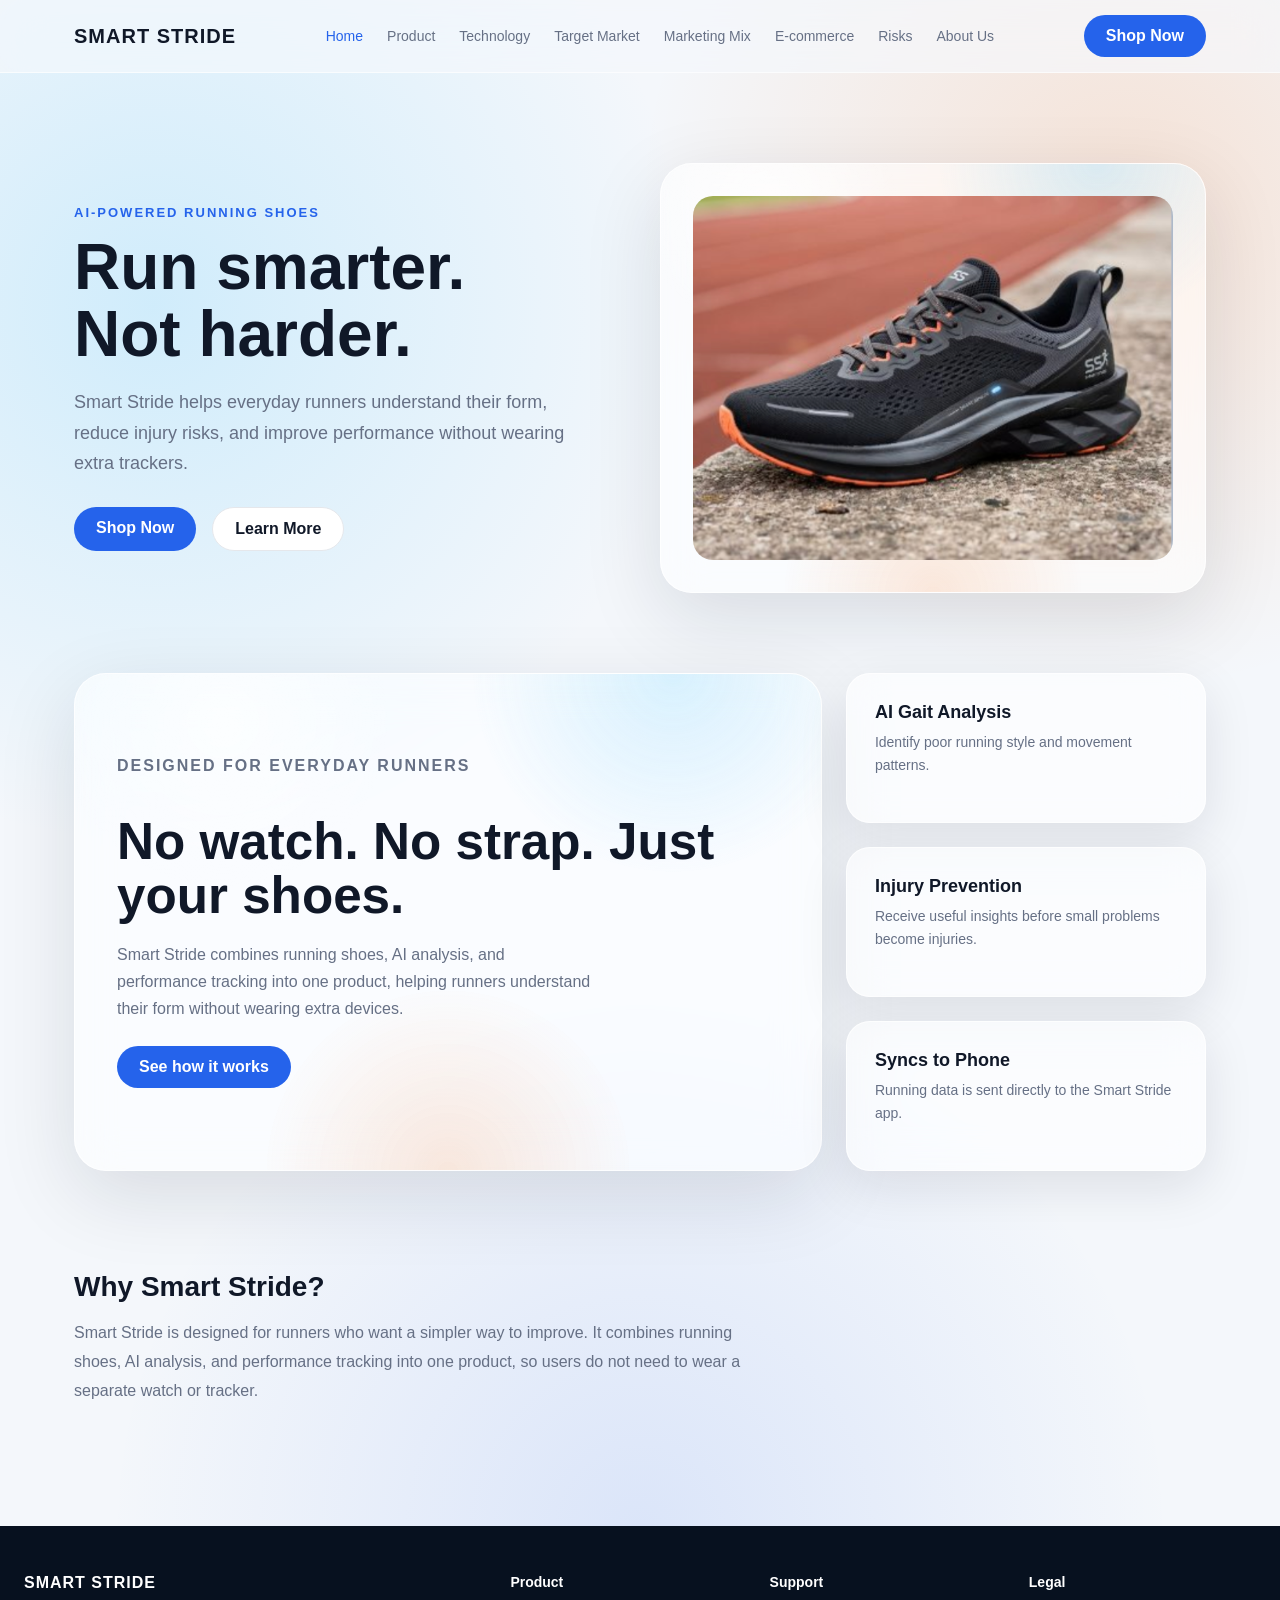
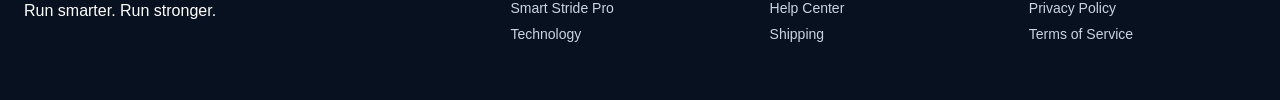
==== commit 632e3386: "Fix: mobile menu as floating glass dropdown with proper z-index" ====
--- a/index.html
+++ b/index.html
@@ -22,7 +22,7 @@
       <a href="about.html">About Us</a>
     </div>
     <a href="product.html" class="nav-button">Shop Now</a>
-    <button class="hamburger" aria-label="Menu"><span></span><span></span><span></span></button>
+    <button class="hamburger mobile-menu-toggle" aria-label="Menu"><span></span><span></span><span></span></button>
   </nav>
 </header>
 
--- a/style.css
+++ b/style.css
@@ -91,7 +91,7 @@
   border-bottom: 1px solid rgba(255, 255, 255, 0.6);
   position: sticky;
   top: 0;
-  z-index: 100;
+  z-index: 10000;
   backdrop-filter: blur(20px) saturate(150%);
   -webkit-backdrop-filter: blur(20px) saturate(150%);
 }
@@ -1076,23 +1076,75 @@
 /* ========== Responsive ========== */
 @media (max-width: 860px) {
   .nav-links { display: none; }
-  .nav-links.open {
+  .hamburger { display: flex; }
+
+  /* Mobile nav: floating glass dropdown */
+  .nav-links {
+    position: fixed;
+    top: 96px;
+    left: 20px;
+    right: 20px;
     display: flex;
     flex-direction: column;
-    position: fixed;
-    top: 72px;
-    left: 0;
-    right: 0;
-    background: rgba(244,247,251,0.95);
-    backdrop-filter: blur(20px);
-    -webkit-backdrop-filter: blur(20px);
-    padding: 24px;
-    gap: 20px;
-    border-bottom: 1px solid var(--border);
-    box-shadow: 0 10px 30px rgba(0,0,0,0.1);
-    z-index: 99;
-  }
-  .hamburger { display: flex; }
+    gap: 6px;
+    padding: 18px;
+    border-radius: 24px;
+    background: rgba(255, 255, 255, 0.82);
+    border: 1px solid rgba(255, 255, 255, 0.9);
+    box-shadow: 0 24px 80px rgba(15, 23, 42, 0.18);
+    backdrop-filter: blur(24px) saturate(160%);
+    -webkit-backdrop-filter: blur(24px) saturate(160%);
+    z-index: 10002;
+    opacity: 0;
+    visibility: hidden;
+    pointer-events: none;
+    transform: translateY(-12px) scale(0.98);
+    transition:
+      opacity 180ms ease,
+      transform 180ms ease,
+      visibility 180ms ease;
+  }
+
+  .nav-links.active,
+  .nav-links.open,
+  body.nav-open .nav-links {
+    opacity: 1;
+    visibility: visible;
+    pointer-events: auto;
+    transform: translateY(0) scale(1);
+  }
+
+  .nav-links a {
+    display: block;
+    width: 100%;
+    padding: 14px 16px;
+    border-radius: 16px;
+    color: #101828;
+    font-size: 16px;
+    font-weight: 700;
+    line-height: 1.2;
+    background: rgba(255, 255, 255, 0.52);
+  }
+
+  .nav-links a:hover {
+    background: rgba(37, 99, 235, 0.10);
+    color: #2563eb;
+  }
+
+  /* Prevent hero from covering menu */
+  main,
+  .hero,
+  .page-hero,
+  .glass-panel,
+  .hero-content,
+  .hero-text {
+    position: relative;
+    z-index: 1;
+  }
+
+  #liquidTrailLayer {
+    z-index: 0 !important;
+  }
 
   .hero,
   .product-layout,
@@ -1167,3 +1219,308 @@
     text-align: center;
   }
 }
+
+/* ===== Liquid Glass Enhancements ===== */
+
+/* Liquid Buttons */
+button,
+.primary-button,
+.secondary-button,
+.nav-button {
+  position: relative;
+  overflow: hidden;
+  transform: translateZ(0);
+  transition:
+    transform 220ms cubic-bezier(.2, .9, .25, 1.25),
+    box-shadow 220ms ease,
+    background 220ms ease;
+}
+
+button:hover,
+.primary-button:hover,
+.secondary-button:hover,
+.nav-button:hover {
+  transform: translateY(-2px) scale(1.015);
+  box-shadow: 0 14px 36px rgba(37, 99, 235, 0.22);
+}
+
+button:active,
+.primary-button:active,
+.secondary-button:active,
+.nav-button:active {
+  transform: translateY(1px) scale(0.97);
+}
+
+.liquid-ripple {
+  position: absolute;
+  border-radius: 50%;
+  pointer-events: none;
+  transform: translate(-50%, -50%) scale(0);
+  background:
+    radial-gradient(circle,
+      rgba(255,255,255,0.95) 0%,
+      rgba(125,211,252,0.45) 34%,
+      rgba(37,99,235,0.12) 62%,
+      transparent 72%);
+  animation: liquidRipple 700ms ease-out forwards;
+}
+
+@keyframes liquidRipple {
+  0% {
+    opacity: 0.9;
+    transform: translate(-50%, -50%) scale(0);
+    filter: blur(0px);
+  }
+  70% {
+    opacity: 0.45;
+    filter: blur(2px);
+  }
+  100% {
+    opacity: 0;
+    transform: translate(-50%, -50%) scale(3.2);
+    filter: blur(5px);
+  }
+}
+
+/* Technology draggable stage */
+.tech-stage {
+  max-width: 1120px;
+  min-height: 480px;
+  margin: 60px auto;
+  padding: 42px;
+  border-radius: 36px;
+  position: relative;
+  isolation: isolate;
+  overflow: hidden;
+}
+
+.shoe-display {
+  width: min(56%, 560px);
+  height: 320px;
+  margin: 20px auto;
+  border-radius: 22px;
+  overflow: hidden;
+  display: grid;
+  place-items: center;
+  box-shadow: 0 22px 70px rgba(15, 23, 42, 0.16);
+  position: relative;
+  z-index: 1;
+  pointer-events: none;
+}
+
+.shoe-display img {
+  width: 100%;
+  height: 100%;
+  object-fit: cover;
+  position: relative;
+  z-index: 1;
+  pointer-events: none;
+}
+
+.draggable-chip {
+  position: absolute;
+  z-index: 20;
+  pointer-events: auto;
+  min-width: 150px;
+  padding: 14px 20px;
+  border: 1px solid rgba(255,255,255,0.82);
+  border-radius: 18px;
+  background: rgba(255,255,255,0.72);
+  color: #111827;
+  font-weight: 750;
+  font-size: 15px;
+  cursor: grab;
+  user-select: none;
+  touch-action: none;
+  box-shadow:
+    0 14px 40px rgba(15, 23, 42, 0.10),
+    inset 0 1px 0 rgba(255,255,255,0.9);
+  backdrop-filter: blur(18px) saturate(160%);
+  -webkit-backdrop-filter: blur(18px) saturate(160%);
+  transition:
+    transform 180ms cubic-bezier(.2,.9,.25,1.25),
+    box-shadow 180ms ease,
+    border-color 180ms ease;
+}
+
+.draggable-chip:hover {
+  z-index: 30;
+  transform: translateY(-3px);
+  box-shadow:
+    0 22px 58px rgba(37, 99, 235, 0.18),
+    inset 0 1px 0 rgba(255,255,255,0.95);
+}
+
+.draggable-chip.dragging {
+  z-index: 999;
+  cursor: grabbing;
+  transform: scale(1.06);
+  border-color: rgba(125, 211, 252, 0.95);
+  box-shadow:
+    0 28px 78px rgba(37, 99, 235, 0.26),
+    0 0 0 8px rgba(125, 211, 252, 0.10),
+    inset 0 1px 0 rgba(255,255,255,0.95);
+}
+
+.tech-stage .draggable-chip {
+  transform: translateZ(0);
+}
+
+.draggable-chip.hit-edge {
+  animation: edgeBounce 360ms cubic-bezier(.2, .9, .25, 1.25);
+}
+
+.tech-stage.edge-glow {
+  box-shadow:
+    0 28px 90px rgba(15, 23, 42, 0.14),
+    0 0 0 3px rgba(125, 211, 252, 0.28),
+    inset 0 0 44px rgba(125, 211, 252, 0.18);
+}
+
+@keyframes edgeBounce {
+  0% { transform: scale(1.06) translateX(0); }
+  35% { transform: scale(1.08) translateX(var(--bounce-x, 0)) translateY(var(--bounce-y, 0)); }
+  100% { transform: scale(1.04) translateX(0) translateY(0); }
+}
+
+/* Liquid cursor and touch trail */
+/* ===== Put liquid trail behind all page content ===== */
+
+html,
+body {
+  position: relative;
+  min-height: 100%;
+}
+
+/* Background effect layer */
+#liquidTrailLayer {
+  position: fixed;
+  inset: 0;
+  z-index: 0;
+  pointer-events: none;
+  overflow: hidden;
+}
+
+/* Make sure real content is above the trail */
+.site-header,
+.navbar,
+main,
+section,
+footer,
+.site-footer,
+.page-hero,
+.hero,
+.tech-stage,
+.glass-panel,
+.glass-card,
+.feature-card,
+.info-card,
+.risk-card,
+.product-card,
+.product-section {
+  position: relative;
+  z-index: 2;
+}
+
+/* If some content is still being covered, this catches normal direct children */
+body > *:not(#liquidTrailLayer) {
+  position: relative;
+  z-index: 2;
+}
+
+/* Trail elements now live inside the background layer */
+.liquid-cursor {
+  position: fixed;
+  left: 0;
+  top: 0;
+  width: 190px;
+  height: 190px;
+  border-radius: 50%;
+  pointer-events: none;
+  z-index: 0;
+  opacity: 0;
+  transform: translate(-50%, -50%);
+  background:
+    radial-gradient(circle,
+      rgba(96, 190, 255, 0.52) 0%,
+      rgba(170, 225, 255, 0.38) 28%,
+      rgba(255, 255, 255, 0.28) 52%,
+      rgba(255, 255, 255, 0.10) 68%,
+      transparent 82%);
+  filter: blur(16px);
+  mix-blend-mode: normal;
+  transition: opacity 160ms ease;
+}
+
+.trail-blob {
+  position: fixed;
+  width: var(--size, 86px);
+  height: var(--size, 86px);
+  left: var(--x);
+  top: var(--y);
+  border-radius: 50%;
+  pointer-events: none;
+  z-index: 0;
+  transform: translate(-50%, -50%) scale(0.6);
+  background:
+    radial-gradient(circle,
+      rgba(80, 180, 255, 0.56) 0%,
+      rgba(150, 220, 255, 0.38) 30%,
+      rgba(255, 255, 255, 0.30) 54%,
+      rgba(255, 255, 255, 0.12) 70%,
+      transparent 86%);
+  filter: blur(14px);
+  mix-blend-mode: normal;
+  animation: blueGlassTrailFade 920ms ease-out forwards;
+}
+
+@keyframes blueGlassTrailFade {
+  0% {
+    opacity: 0.82;
+    transform: translate(-50%, -50%) scale(0.55);
+  }
+  45% {
+    opacity: 0.42;
+  }
+  100% {
+    opacity: 0;
+    transform: translate(-50%, -50%) scale(2.15);
+  }
+}
+
+/* Tech stage responsive */
+@media (max-width: 760px) {
+  .tech-stage {
+    min-height: 620px;
+    padding: 26px;
+  }
+
+  .shoe-display {
+    width: 100%;
+    height: 260px;
+    margin-top: 150px;
+  }
+
+  .draggable-chip {
+    min-width: 130px;
+    font-size: 14px;
+    padding: 12px 16px;
+  }
+}
+
+@media (prefers-reduced-motion: reduce) {
+  .liquid-ripple,
+  .trail-blob,
+  .liquid-cursor {
+    display: none !important;
+  }
+
+  button,
+  .primary-button,
+  .secondary-button,
+  .nav-button,
+  .draggable-chip {
+    transition: none !important;
+    animation: none !important;
+  }
+}
